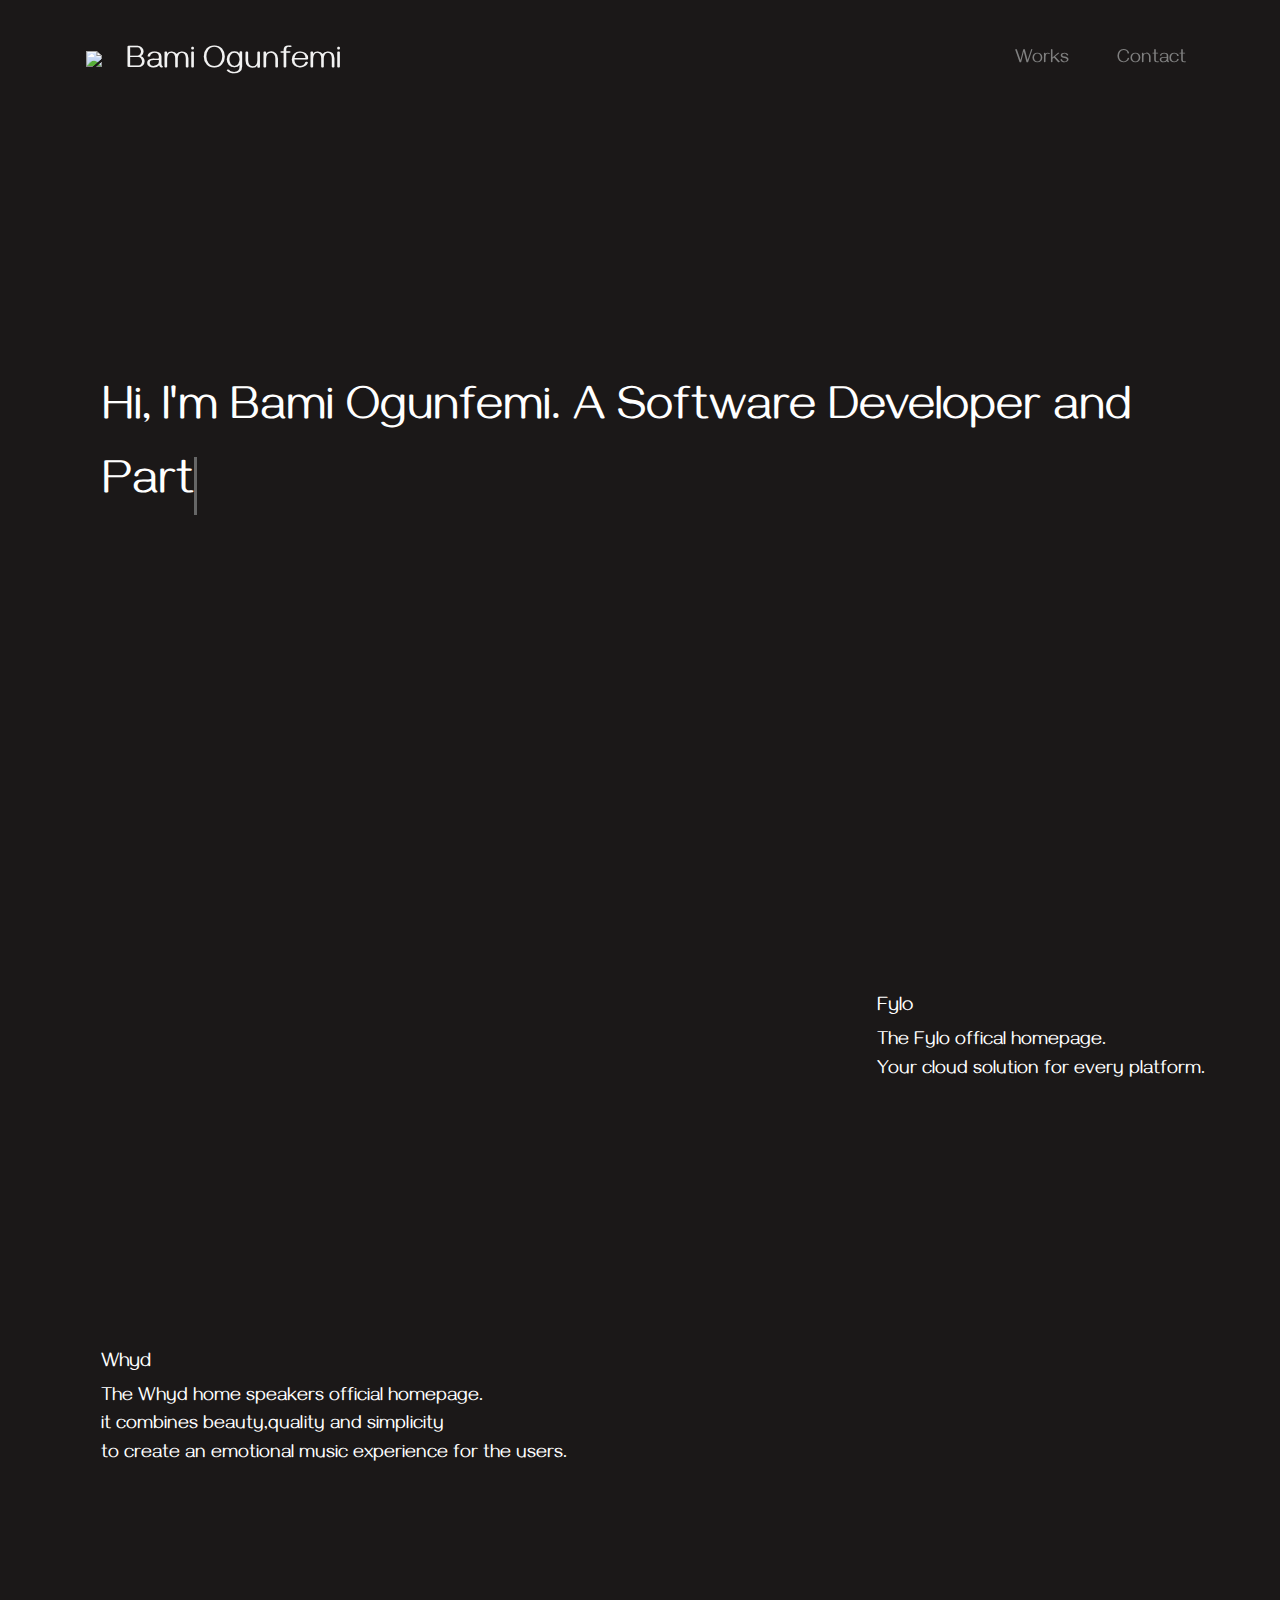
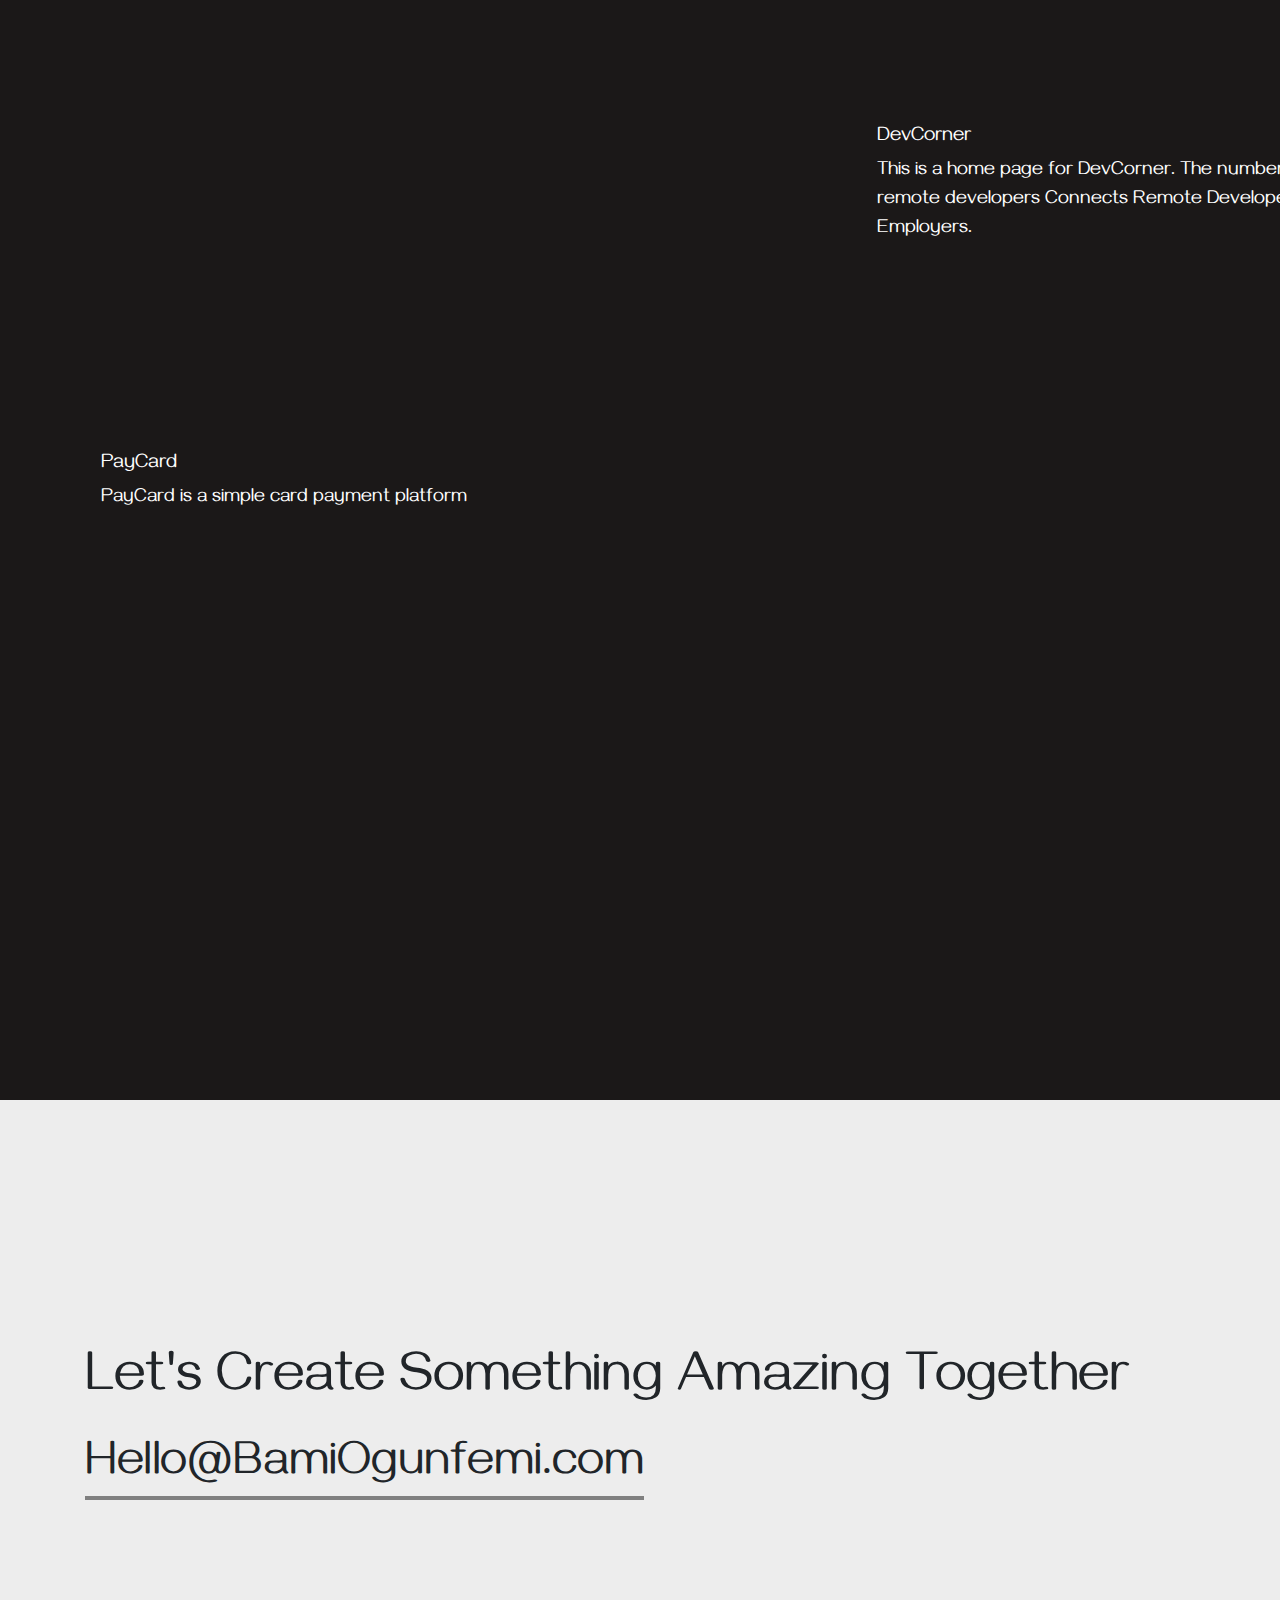
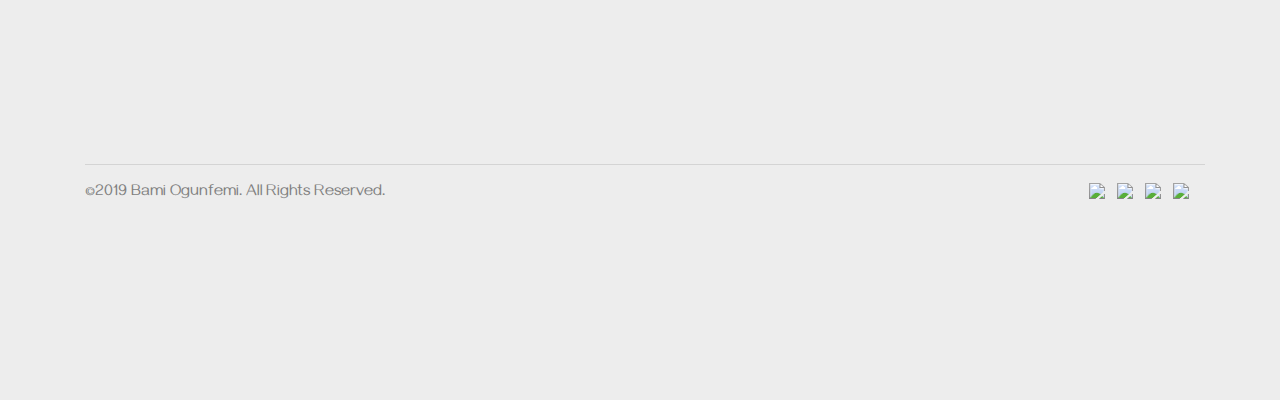
==== index.html @ f9464b88 "portfolio" ====
<!DOCTYPE html>
<html lang="en">
<head>
    <meta charset="UTF-8">
    <meta author ='Bami Ogunfemi'>
    <meta name="viewport" content="width=device-width, initial-scale=1.0">
    <meta http-equiv="X-UA-Compatible" content="ie=edge">
    <link rel="stylesheet" href='/css/style.css'>
    <link rel="stylesheet" href="/css/background.css">
    <script src='/js/app.js'></script>
    <link rel="shortcut icon" type="image/png" href="https://img.icons8.com/office/32/000000/user-female-skin-type-6.png"/>
<link rel="shortcut icon" type="image/png" href="https://img.icons8.com/office/32/000000/user-female-skin-type-6.png"/>
    <link rel="stylesheet" href="https://stackpath.bootstrapcdn.com/bootstrap/4.3.1/css/bootstrap.min.css" integrity="sha384-ggOyR0iXCbMQv3Xipma34MD+dH/1fQ784/j6cY/iJTQUOhcWr7x9JvoRxT2MZw1T" crossorigin="anonymous">
    <link href="https://fonts.googleapis.com/css?family=Poppins&display=swap" rel="stylesheet">
    <link rel="stylesheet" href="https://cdnjs.cloudflare.com/ajax/libs/animate.css/3.7.2/animate.min.css">
    <link href="http://maxcdn.bootstrapcdn.com/font-awesome/4.1.0/css/font-awesome.min.css" rel="stylesheet" type="text/css">
   
    


    <title>Bami Ogunfemi</title>
</head>
<body>
    

<div class="container-fluid area" >
    <div class="container">
        <header>
       <nav class="container navbar navbar-expand-md fixed-top" id='navbar'>
        <a class="navbar-brand" href="#welcome-section" id='logo'><img src="https://img.icons8.com/office/32/000000/user-female-skin-type-6.png"> &nbsp Bami Ogunfemi</a>
            <ul class="navbar-nav ml-auto">
                <li class="nav-item"> 
                    <a class="nav-link" href="#projects">Works</a>
                </li>
                <li class="nav-item">
                    <a class="nav-link" href="#contact">Contact</a>
                </li>
            </ul>
        </div>
    </nav>
    
                       
                </header>
                    
                                
            <ul class="circles">
           
                    <li class='li'></li>
                    <li  class='li'></li>
                    <li  class='li'></li>
                    <li  class='li'></li>
                    <li  class='li'></li>
                    <li  class='li'></li>
                    <li  class='li'></li>
                    <li  class='li'></li>
                    <li  class='li'></li>
                    <li  class='li'></li>
            </ul>


         <div class='container content text-white' id='welcome-section'>                  
                    <h1><span>Hi, I'm Bami Ogunfemi. A Software Developer and </span><br></h1>
                        <span
                           class="txt-rotate"
                           data-period="2000"
                           data-rotate='[ "Part-time Nerd.","Singer with a Terrible Voice", "Aspiring Blogger.", "Dancer with Horrible Steps.", "Lover of Food", "I was not made for stress" ]'></span>
                    </div>
                      
                        

            
                   
                      
</div>

 </div> 
    

         
           <div class='works' id='projects'>
        <div class="container">
        <div class="row ">    
                <div class="col first-card" >
                    <div class="card border-0">
                        <div class="card-image">
                            <div class="embed-responsive embed-responsive-16by9">
       <video autoplay loop muted class='rounded-video'>
                <source src="https://res.cloudinary.com/bamiogunfemi/video/upload/v1567772134/NewRecording_1_zpcjm5.mp4">
            </video>
            <br><a class='text-white show' href='https://fylo-landingpage.netify.com'><h5>Fylo</h5></a>
        </div>
                        
                        
                    </div>
                </div>
                </div>
             <div class="col text-white card-text hide">
                      
                        <a class='text-white hide' href='https://fylo-landingpage.netlify.com/'><h5>Fylo</h5></a>
                            <p class='hide'> The Fylo offical homepage.
                               <br> Your cloud solution
                                     for every platform.</p>
                                   


                </div>
        </div> 
         <div class="row">
                        <div class="col text-white card-text-2 hide"> 
                                <a class='text-white' href='https://github.com/bamiogunfemi/whyd-mockup'><h5 >Whyd</h5></a>
                                    <p class='hide'>The Whyd home speakers official homepage.
                                       <br>it combines beauty,quality and simplicity
                                            <br>  to create an emotional music experience for the users.</p>
                                   </div>        
                        <div class="col second-card">
                    <div class="card border-0">
                        <div class="card-image">
                                <div class="embed-responsive embed-responsive-16by9">
         <video autoplay loop  muted class='rounded-video'>
                <source src="https://res.cloudinary.com/bamiogunfemi/video/upload/v1567770178/NewRecording_jryylr.mp4">
                </video> 
        </div>
                            
                    </div>
                </div>
                <a class='text-white show' href='https://github.com/bamiogunfemi/whyd-mockup'><h5 >Whyd</h5></a>
        </div>
    </div> 

       <div class="row">    
                <div class="col first-card corner" >
                    <div class="card border-0">
                        <div class="card-image">
                            <div class="embed-responsive embed-responsive-16by9">
       <video autoplay loop  muted class='rounded-video'>
            <source src="https://res.cloudinary.com/bamiogunfemi/video/upload/v1567780215/NewRecording_2_hjvbkl.mp4">
            </video> 
            
        </div>
                        
                        
                    </div>
                </div>
                <a class='text-white show' href='https://silly-heyrovsky-909067.netlify.com/'><h5>DevCorner</h5></a>
                </div>
                <div class="col-md-6 text-white card-text hide ">
                        <a class='text-white' href='https://silly-heyrovsky-909067.netlify.com/'><h5>DevCorner</h5></a>
                        <p>This is a home page for DevCorner. 
                           The number one site for remote developers
                                Connects Remote Developers to Employers.</p>
                       </div>  


                </div>
                


                <div class="row ">
                        <div class="col text-white card-text-2  hide" >
                      
                                <a class='text-white  ' href='https://github.com/bamiogunfemi/PayCard'><h5>PayCard</h5></a>
                                    <p>PayCard is a simple card payment platform</p>
                                   </div>        
                        <div class="col second-card paycard">
                    <div class="card border-0">
                        <div class="card-image">
                                <div class="embed-responsive embed-responsive-16by9">
         <video autoplay loop  muted class='rounded-video'>
                <source  src="https://res.cloudinary.com/bamiogunfemi/video/upload/v1567874005/NewRecording_4_cxp3jf.mp4">
                </video> 
                            
                    </div>
                </div>
        </div>
        <a class='text-white show' href='https://github.com/bamiogunfemi/PayCard'><h5>PayCard</h5></a>
    </div>
    </div>
          
           
        </div>
        </div>
   
         <Footer>
           
        </div>
        </div>
        <div class="container-fluid">
        <div class="container" id='contact'>
                <div id='lets'>
                    <p>Let's Create Something Amazing Together 
                     <a style="text-decoration:none; color:#212529;" href="mailto:ayobamiarafat09@gmail.com?subject=Hi%20Bami&amp;body=Hi">
                                    <span id='hello'>Hello&#64;BamiOgunfemi.com</span></a> 
                    </p>
                </div>
               <div>
                   <hr>
               </div>
               <div id="copyright">
                  <p class='flex-item-1'>  &copy;2019 Bami Ogunfemi. All Rights Reserved.</p>
                  <ul class=" ml-auto ">
                      <li>
                          <a href="https://twitter.com/bami_js">
                                <img src="https://img.icons8.com/small/30/000000/twitter.png">
                          </a>
                      </li>
                      <li>
                            <a id='profile-link' href="https://github.com/bamiogunfemi">
                                    <img src="https://img.icons8.com/ios-glyphs/30/000000/github.png">
                            </a>
                        </li>
                        <li>
                                <a href="https://medium.com/@ayobamiarafat09">
                                        <img src="https://img.icons8.com/ios-glyphs/30/000000/medium-monogram.png">
                                </a>
                            </li>
                            <li>
                                    <a href="https://www.linkedin.com/in/arafah-ogunfemi-b9017b174/">
                                            <img src="https://img.icons8.com/ios-glyphs/30/000000/linkedin.png">
                                </li>
                  </ul>
               </div>  
        </div>
        </div>
    
                
</footer>
        
    </body>
            
       

</html>
---- css/style.css ----
/* header */
@import url('https://fonts.googleapis.com/css?family=Gayathri&display=swap');
html,body,nav {
  font-family: 'Gayathri', sans-serif;
  font-size: 16px;
  
}

html{
  background:#1B1818;
  height: 100%;
  cursor: url(https://res.cloudinary.com/bamiogunfemi/image/upload/v1567765154/circle-cropped_gohvpj.png);
  color: white;
}

/* nav */
nav{

  position: fixed; 
  top: 4rem;
  width: 100%;
}


span{
  font-size:3rem;;
}
#logo{
  color: #f2f2f2;
  font-size: 200%;
  padding-top: 2rem;
}

.navbar-brand:hover {
  -webkit-animation:jello 1s;
    animation: jello 1s;
    margin-left: 2rem;
}
.navbar-brand{
font-size: 3rem;

}
.nav-link{
  color: gray;
  font-size: 1.2rem;
margin-top: 1.2rem;
  

}
.nav-link:first-child{
  margin-left: 2rem;
}
.nav-link:hover{
  color: #f2f2f2;
}
/* 
welcome-section */
div.content{
  padding-top: 24rem;
  padding-left: 2rem;
  border: none;
  background:#1B1818;
  font-family: 'Gayathri', sans-serif;
}

#scroll{
 padding-top: 15rem;
 color: gray;
 
  
}
/* projects */
.works{
  background:#1B1818;
  height: 200vh;
  width: 100%;
  padding:0;
  margin: 0;
}
a{
  text-decoration: none;
  
}
first.card{
  background:#1B1818;
  color: #f2f2f2;
  width:70%;
  height: 100%;
  border:none;
  overflow: hidden;
 

}
.show{
  display: none;
}
.row{
  padding: 1rem;
  font-size:1.2rem;
}
.row:hover{
  -webkit-animation:pulse 1s;
  animation: pulse 1s;
}
.card-text{
  display: block;
  left:20%;
  font-family: 'Gayathri', sans-serif;
  padding: 5rem;
  
}
.card-text-2{
  display: block;
  padding-top: 4rem;
  font-family: 'Gayathri', sans-serif;
  padding: 5rem;

  
}
.none {
  margin: 0;
  padding:0;
}
.card-text-3{
 
 display: block;
 margin-right: 10px;
 padding:0;
 font-family: 'Gayathri', sans-serif;
}

.card-image{
  background:#1B1818;
}
.rounded-video{
border-radius:30%;
width:20rem;
  height: 10rem;
}
.second-card{
  position: absolute;
  left: 30%;
  transform:translateX(-50%);
  margin-bottom: 3rem;
}
#contact{
  height:100vh;
  width: 100%;
  font-size: 3.5rem;
  background-color:#EDEDED;
  overflow: hidden;


}
#lets{
  padding-top: 15rem;
}
#hello{
  border-bottom: 4px solid grey;
  width:36rem;
  
}
#hello a{
  text-decoration: none;
  color: black;
}
#hello:hover{
  border-bottom: 4px solid black;
}
hr{
  padding-top: 10rem;
  color:
}
/* footer */
footer{
  background-color:#EDEDED;
  font-family: 'Gayathri', sans-serif;
}

div>hr{
  margin-top: 16rem;
  width: 70rem;
}
#copyright{
  margin-top:-10rem;
  font-size: 1rem;
  color: gray;
  display:flex;

  }
 
ul {
  list-style-type: none;
  margin: 0;
  padding: 0;
  overflow: hidden;
  display: inline-flex

 
 
}


li a {
  padding: 6px;
  text-decoration:none;
}


/* Responsiveness */
/* Nav */
@media screen and (max-width: 600px) {
nav{
  
  overflow: hidden;
  font-size:0.5rem;
  display: inline;
}
.area{
margin-left: -3rem;
}
.nav-link{
  margin-right: 5rem;
  font-size:0.7rem;
}
/* welcome-section */

/* projects */
#projects{
  bottom:2rem;
}
span{
  font-size: 1rem;
}
div.content{
padding-top:20rem;
}
.card-text{
 top:2rem;
}
.first-card{
top: 5rem;

}
.show{
  display: block;
}
.card-text-2{
  top:-6rem;
}
.second-card{
  top:4rem;
 left:10rem;
}
h5{
  padding-top: 1rem;
  text-align: center;
}
.corner{
 top:1rem;
}
.paycard{
  width:150%;
}
.works{

  height: 180vh;
}
#lets{
  font-size: 2rem;
}
div>hr{
  margin-top: 8rem;
  width: 70rem;
}
#copyright{
  margin-top:-10rem;
  font-size: 0.6rem;
  color: gray;
  display:block;


  }
  .flex-item-1{
    text-align:center;
  }
  .ml-auto{
    padding-left: 4rem;
  }
  #contact{
   height: 100vh;
  }
  .hide{
    display: none;
  }
 
}
---- css/background.css ----
*{
    margin: 0px;
    padding: 0px;
}



.area{
    background:#1B1818;  
    background: -webkit-linear-gradient(to left, #8f94fb, #4e54c8);  
    width: 100%;
    height:100vh;
    
   
}

.circles{
    position: absolute;
    top: 0;
    left: 0;
    width: 100%;
    height: 100%;
    overflow: hidden;
}

.circles li{
    position: absolute;
    display: block;
    list-style: none;
    width: 20px;
    height: 20px;
    background: rgba(255, 255, 255, 0.2);
    animation: animate 25s linear infinite;
    bottom: -150px;
    
}

.circles li:nth-child(1){
    left: 25%;
    width: 80px;
    height: 80px;
    animation-delay: 0s;
}


.circles li:nth-child(2){
    left: 10%;
    width: 20px;
    height: 20px;
    animation-delay: 2s;
    animation-duration: 12s;
}

.circles li:nth-child(3){
    left: 70%;
    width: 20px;
    height: 20px;
    animation-delay: 4s;
}

.circles li:nth-child(4){
    left: 40%;
    width: 60px;
    height: 60px;
    animation-delay: 0s;
    animation-duration: 18s;
}

.circles li:nth-child(5){
    left: 65%;
    width: 20px;
    height: 20px;
    animation-delay: 0s;
}

.circles li:nth-child(6){
    left: 75%;
    width: 110px;
    height: 110px;
    animation-delay: 3s;
}

.circles li:nth-child(7){
    left: 35%;
    width: 150px;
    height: 150px;
    animation-delay: 7s;
}

.circles li:nth-child(8){
    left: 50%;
    width: 25px;
    height: 25px;
    animation-delay: 15s;
    animation-duration: 45s;
}

.circles li:nth-child(9){
    left: 20%;
    width: 15px;
    height: 15px;
    animation-delay: 2s;
    animation-duration: 35s;
}

.circles li:nth-child(10){
    left: 85%;
    width: 150px;
    height: 150px;
    animation-delay: 0s;
    animation-duration: 11s;
}



@keyframes animate {

    0%{
        transform: translateY(0) rotate(0deg);
        opacity: 1;
        border-radius: 0;
    }

    100%{
        transform: translateY(-1000px) rotate(720deg);
        opacity: 0;
        border-radius: 50%;
    }

}
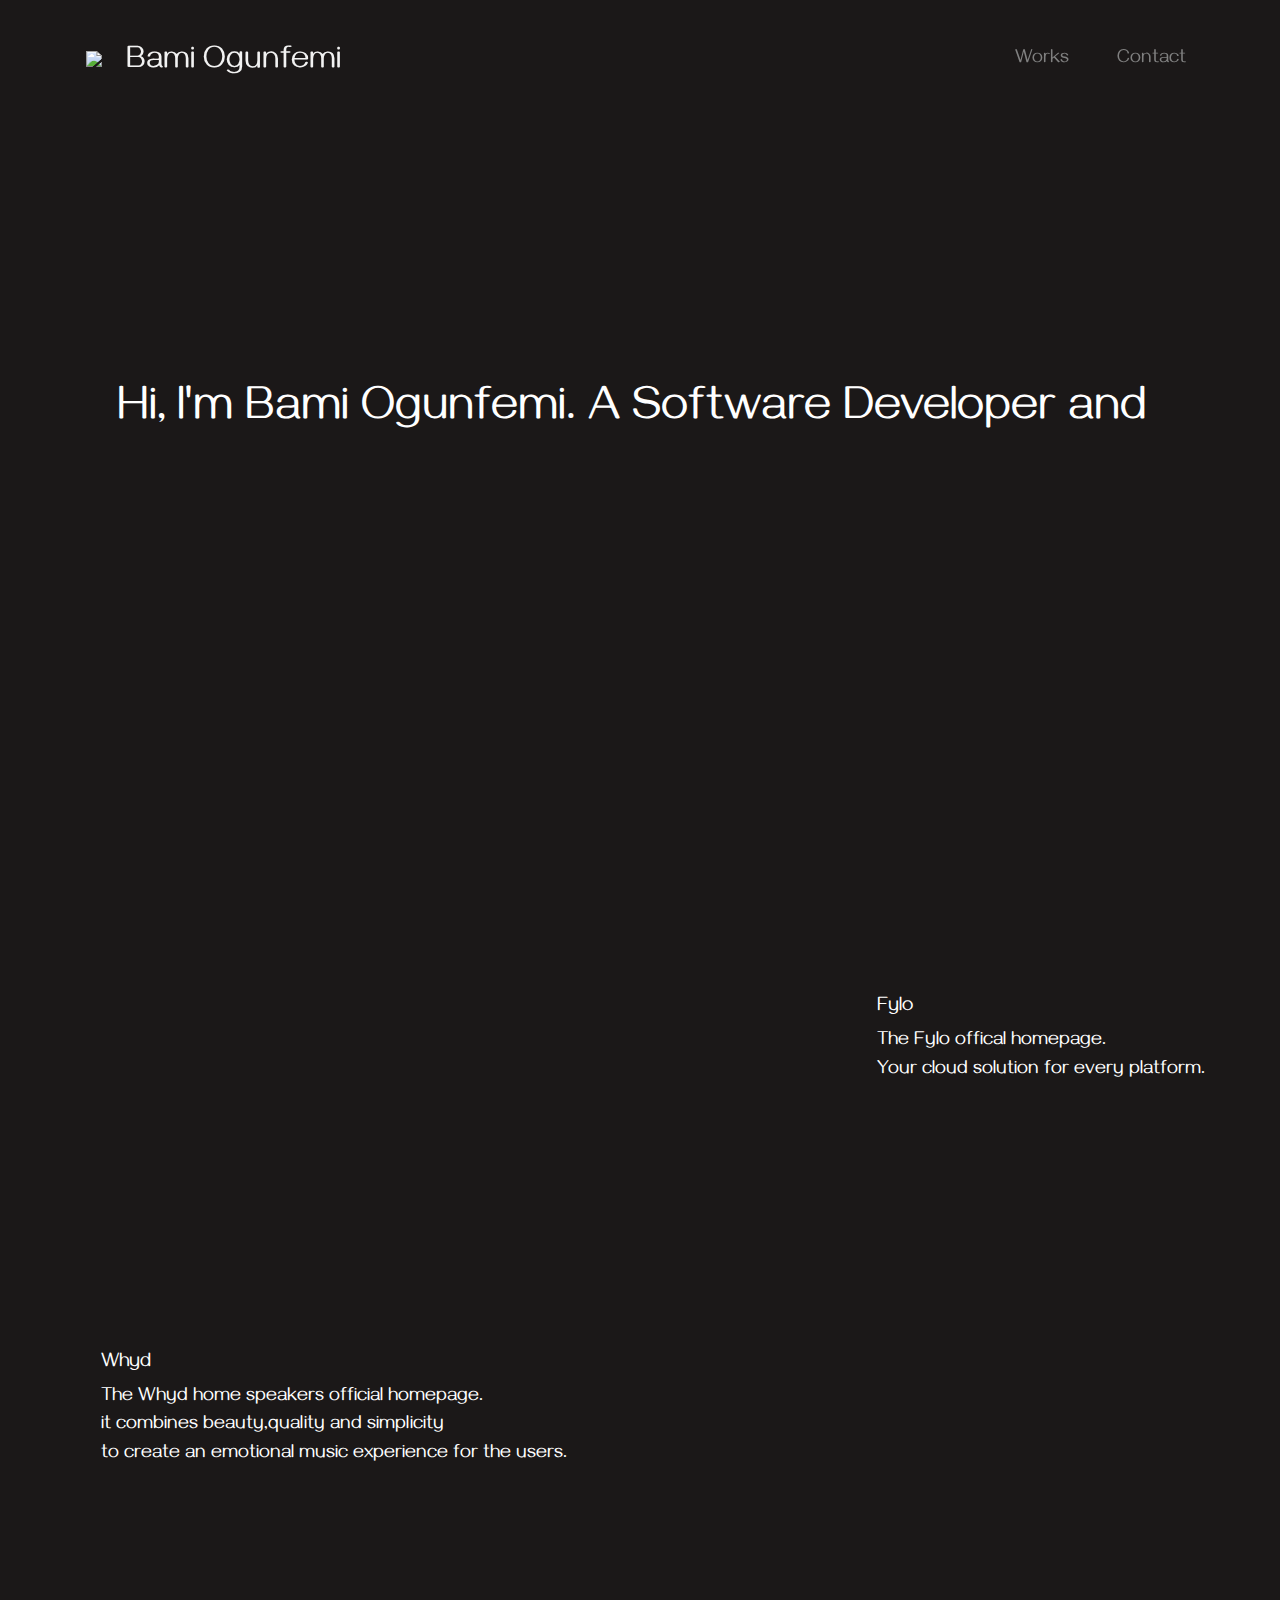
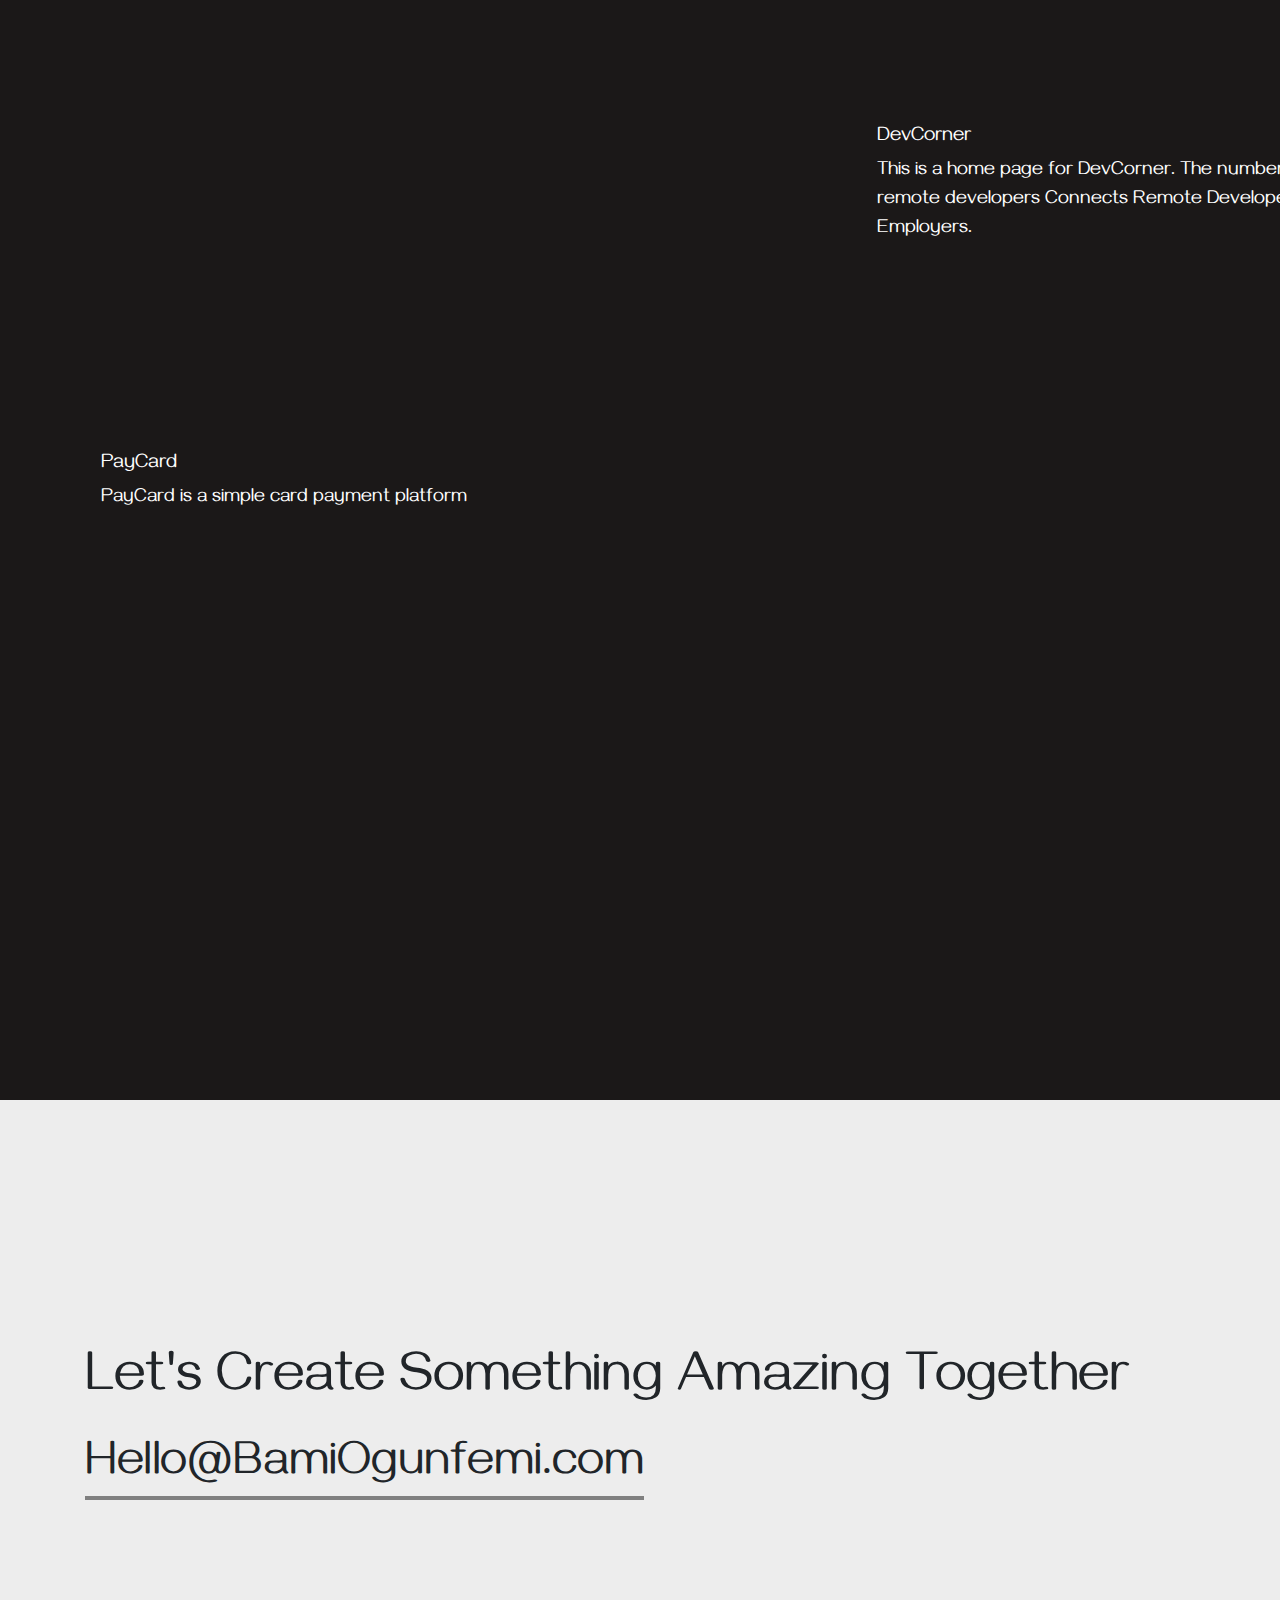
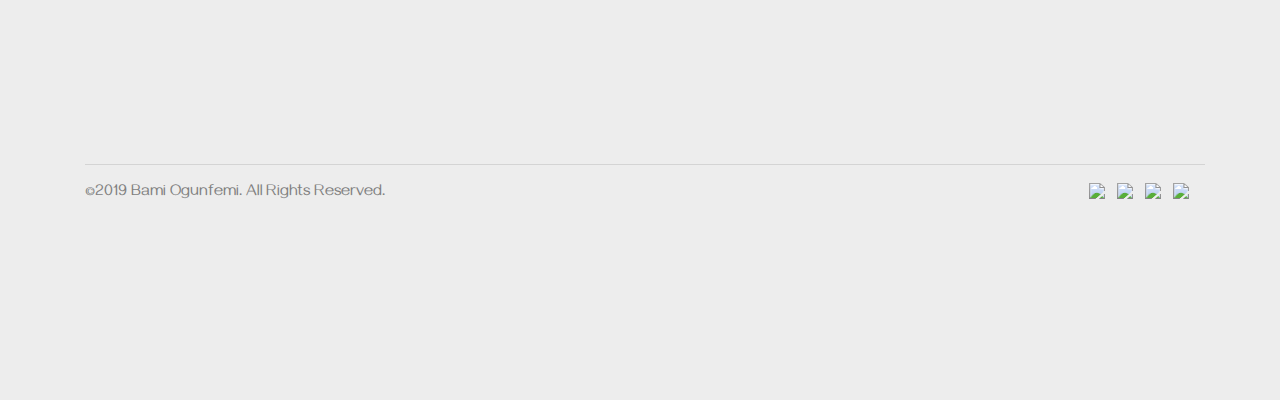
==== commit 515e8ad2: "Made Navbar change color on scroll" ====
--- a/index.html
+++ b/index.html
@@ -5,15 +5,13 @@
     <meta author ='Bami Ogunfemi'>
     <meta name="viewport" content="width=device-width, initial-scale=1.0">
     <meta http-equiv="X-UA-Compatible" content="ie=edge">
-    <link rel="stylesheet" href='/css/style.css'>
-    <link rel="stylesheet" href="/css/background.css">
-    <script src='/js/app.js'></script>
     <link rel="shortcut icon" type="image/png" href="https://img.icons8.com/office/32/000000/user-female-skin-type-6.png"/>
-<link rel="shortcut icon" type="image/png" href="https://img.icons8.com/office/32/000000/user-female-skin-type-6.png"/>
+    <link rel="shortcut icon" type="image/png" href="https://img.icons8.com/office/32/000000/user-female-skin-type-6.png"/>
+    <link rel="stylesheet" href="https://cdnjs.cloudflare.com/ajax/libs/animate.css/3.7.2/animate.min.css">
+    <link rel="stylesheet" href='css/style.css'>
+    <link rel="stylesheet" href="css/background.css">
     <link rel="stylesheet" href="https://stackpath.bootstrapcdn.com/bootstrap/4.3.1/css/bootstrap.min.css" integrity="sha384-ggOyR0iXCbMQv3Xipma34MD+dH/1fQ784/j6cY/iJTQUOhcWr7x9JvoRxT2MZw1T" crossorigin="anonymous">
-    <link href="https://fonts.googleapis.com/css?family=Poppins&display=swap" rel="stylesheet">
-    <link rel="stylesheet" href="https://cdnjs.cloudflare.com/ajax/libs/animate.css/3.7.2/animate.min.css">
-    <link href="http://maxcdn.bootstrapcdn.com/font-awesome/4.1.0/css/font-awesome.min.css" rel="stylesheet" type="text/css">
+
    
     
 
@@ -27,13 +25,17 @@
     <div class="container">
         <header>
        <nav class="container navbar navbar-expand-md fixed-top" id='navbar'>
-        <a class="navbar-brand" href="#welcome-section" id='logo'><img src="https://img.icons8.com/office/32/000000/user-female-skin-type-6.png"> &nbsp Bami Ogunfemi</a>
+        <a class="navbar-brand scrolled" href="#welcome-section" id='logo'><img src="https://img.icons8.com/office/32/000000/user-female-skin-type-6.png"> &nbsp Bami Ogunfemi</a>
+        <button class="navbar-toggler ml-auto custom-toggler" type="button" data-toggle="collapse" data-target="#navbarSupportedContent" aria-controls="navbarSupportedContent " aria-expanded="false" aria-label="Toggle navigation">
+            <span class="navbar-toggler-icon"></span>
+          </button>
+          <div class="collapse navbar-collapse" id="navbarSupportedContent">
             <ul class="navbar-nav ml-auto">
                 <li class="nav-item"> 
-                    <a class="nav-link" href="#projects">Works</a>
+                    <a class="nav-link scrolled" href="#projects">Works</a>
                 </li>
                 <li class="nav-item">
-                    <a class="nav-link" href="#contact">Contact</a>
+                    <a class="nav-link scrolled" href="#contact">Contact</a>
                 </li>
             </ul>
         </div>
@@ -44,7 +46,6 @@
                     
                                 
             <ul class="circles">
-           
                     <li class='li'></li>
                     <li  class='li'></li>
                     <li  class='li'></li>
@@ -63,7 +64,7 @@
                         <span
                            class="txt-rotate"
                            data-period="2000"
-                           data-rotate='[ "Part-time Nerd.","Singer with a Terrible Voice", "Aspiring Blogger.", "Dancer with Horrible Steps.", "Lover of Food", "I was not made for stress" ]'></span>
+                           data-rotate='[ "Part-time Nerd.","Singer with a Terrible Voice.", "Aspiring Blogger.", "Dancer with Horrible Steps.", "Lover of Food.", "I was not made for stress." ]'></span>
                     </div>
                       
                         
@@ -224,7 +225,10 @@
     
                 
 </footer>
-        
+<script src="https://code.jquery.com/jquery-3.3.1.slim.min.js" integrity="sha384-q8i/X+965DzO0rT7abK41JStQIAqVgRVzpbzo5smXKp4YfRvH+8abtTE1Pi6jizo" crossorigin="anonymous"></script>
+<script src="https://cdnjs.cloudflare.com/ajax/libs/popper.js/1.14.7/umd/popper.min.js" integrity="sha384-UO2eT0CpHqdSJQ6hJty5KVphtPhzWj9WO1clHTMGa3JDZwrnQq4sF86dIHNDz0W1" crossorigin="anonymous"></script>
+<script src="https://stackpath.bootstrapcdn.com/bootstrap/4.3.1/js/bootstrap.min.js" integrity="sha384-JjSmVgyd0p3pXB1rRibZUAYoIIy6OrQ6VrjIEaFf/nJGzIxFDsf4x0xIM+B07jRM" crossorigin="anonymous"></script>
+<script src='js/app.js'></script>
     </body>
             
        
--- a/css/style.css
+++ b/css/style.css
@@ -53,6 +53,17 @@
 .nav-link:hover{
   color: #f2f2f2;
 }
+.custom-toggler.navbar-toggler {
+  border-color:black ;
+}
+.custom-toggler .navbar-toggler-icon {
+background-image: url("data:image/svg+xml;charset=utf8,%3Csvg viewBox='0 0 32 32' xmlns='http://www.w3.org/2000/svg'%3E%3Cpath stroke='white' stroke-width='2' stroke-linecap='round' stroke-miterlimit='10' d='M4 8h24M4 16h24M4 24h24'/%3E%3C/svg%3E");
+}
+.custom-toggler .navbar-toggler-icon:active {
+  border-color: black
+  }
+  
+
 /* 
 welcome-section */
 div.content{
@@ -70,6 +81,14 @@
   
 }
 /* projects */
+.scrolled.nav-color{
+  color: #1B1818 !important;
+  
+}
+.scrolled.nav-color:hover{
+  color: gray !important;
+}
+
 .works{
   background:#1B1818;
   height: 200vh;
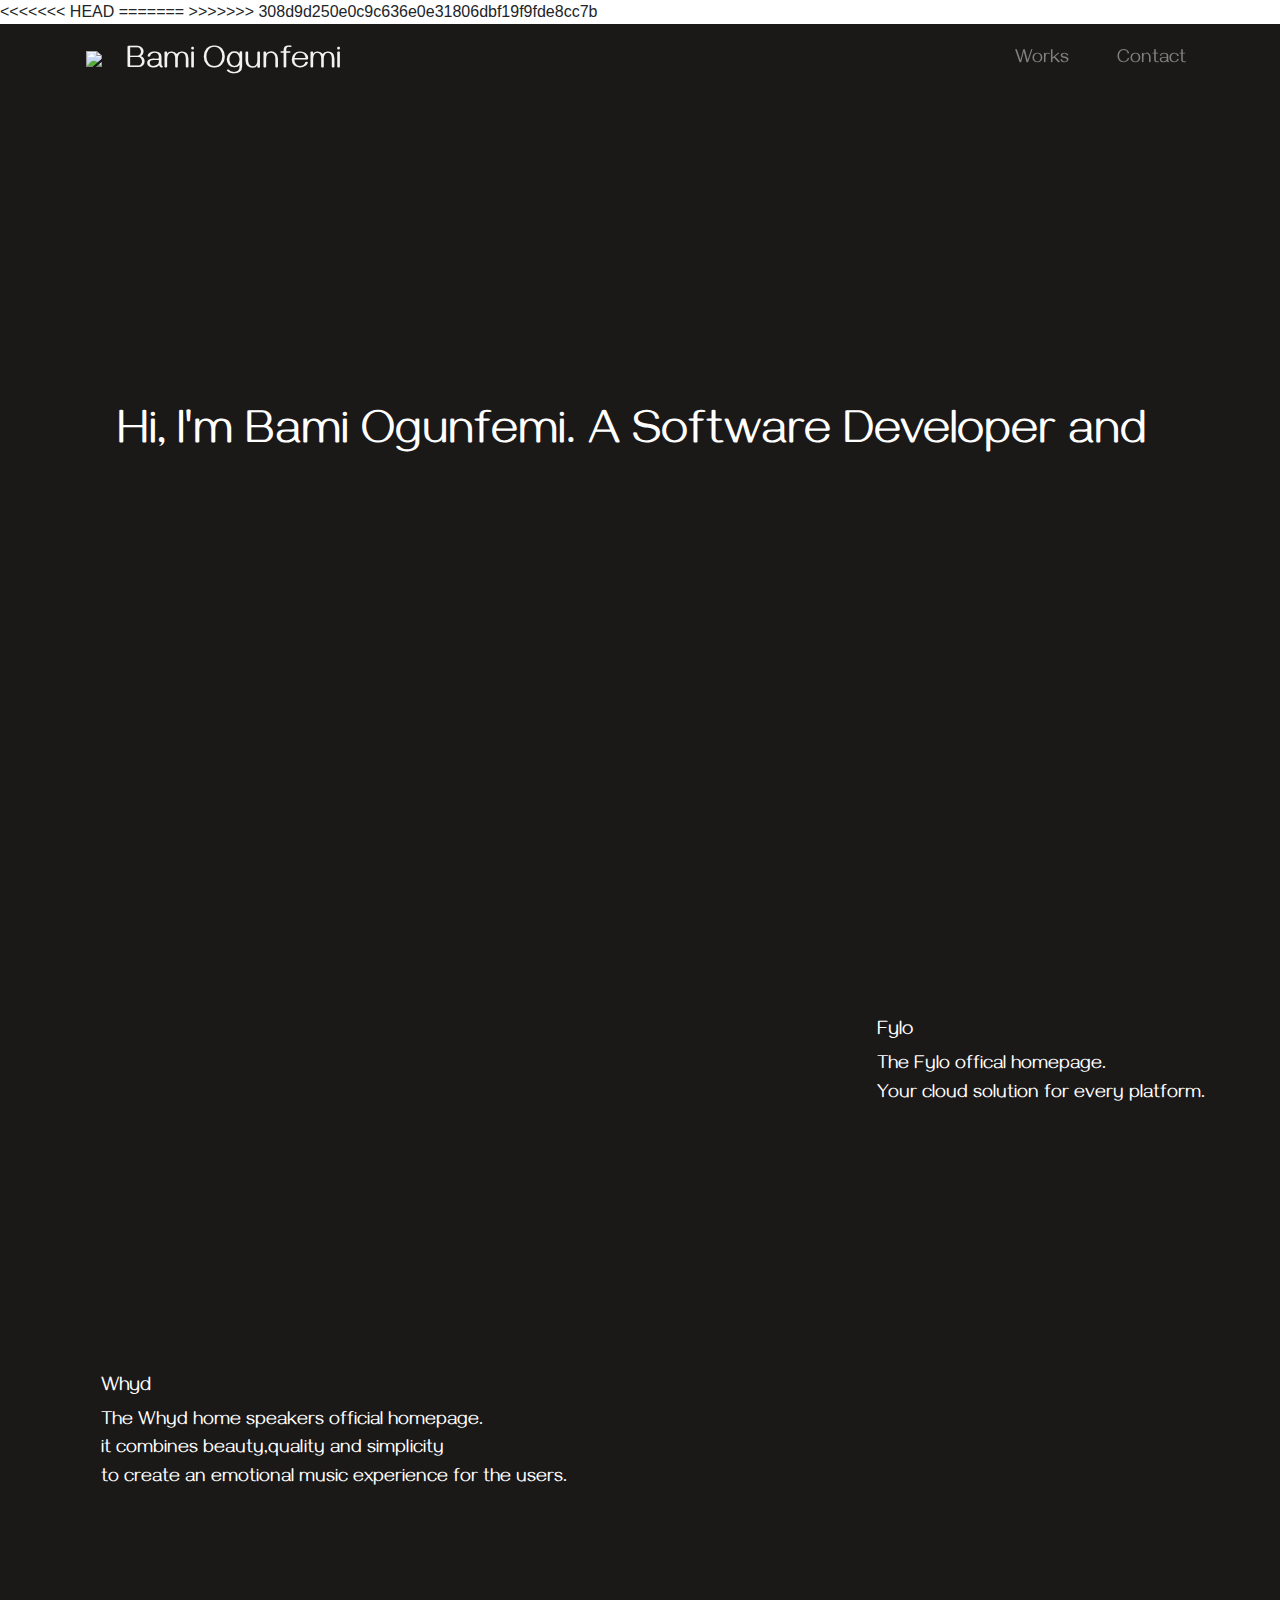
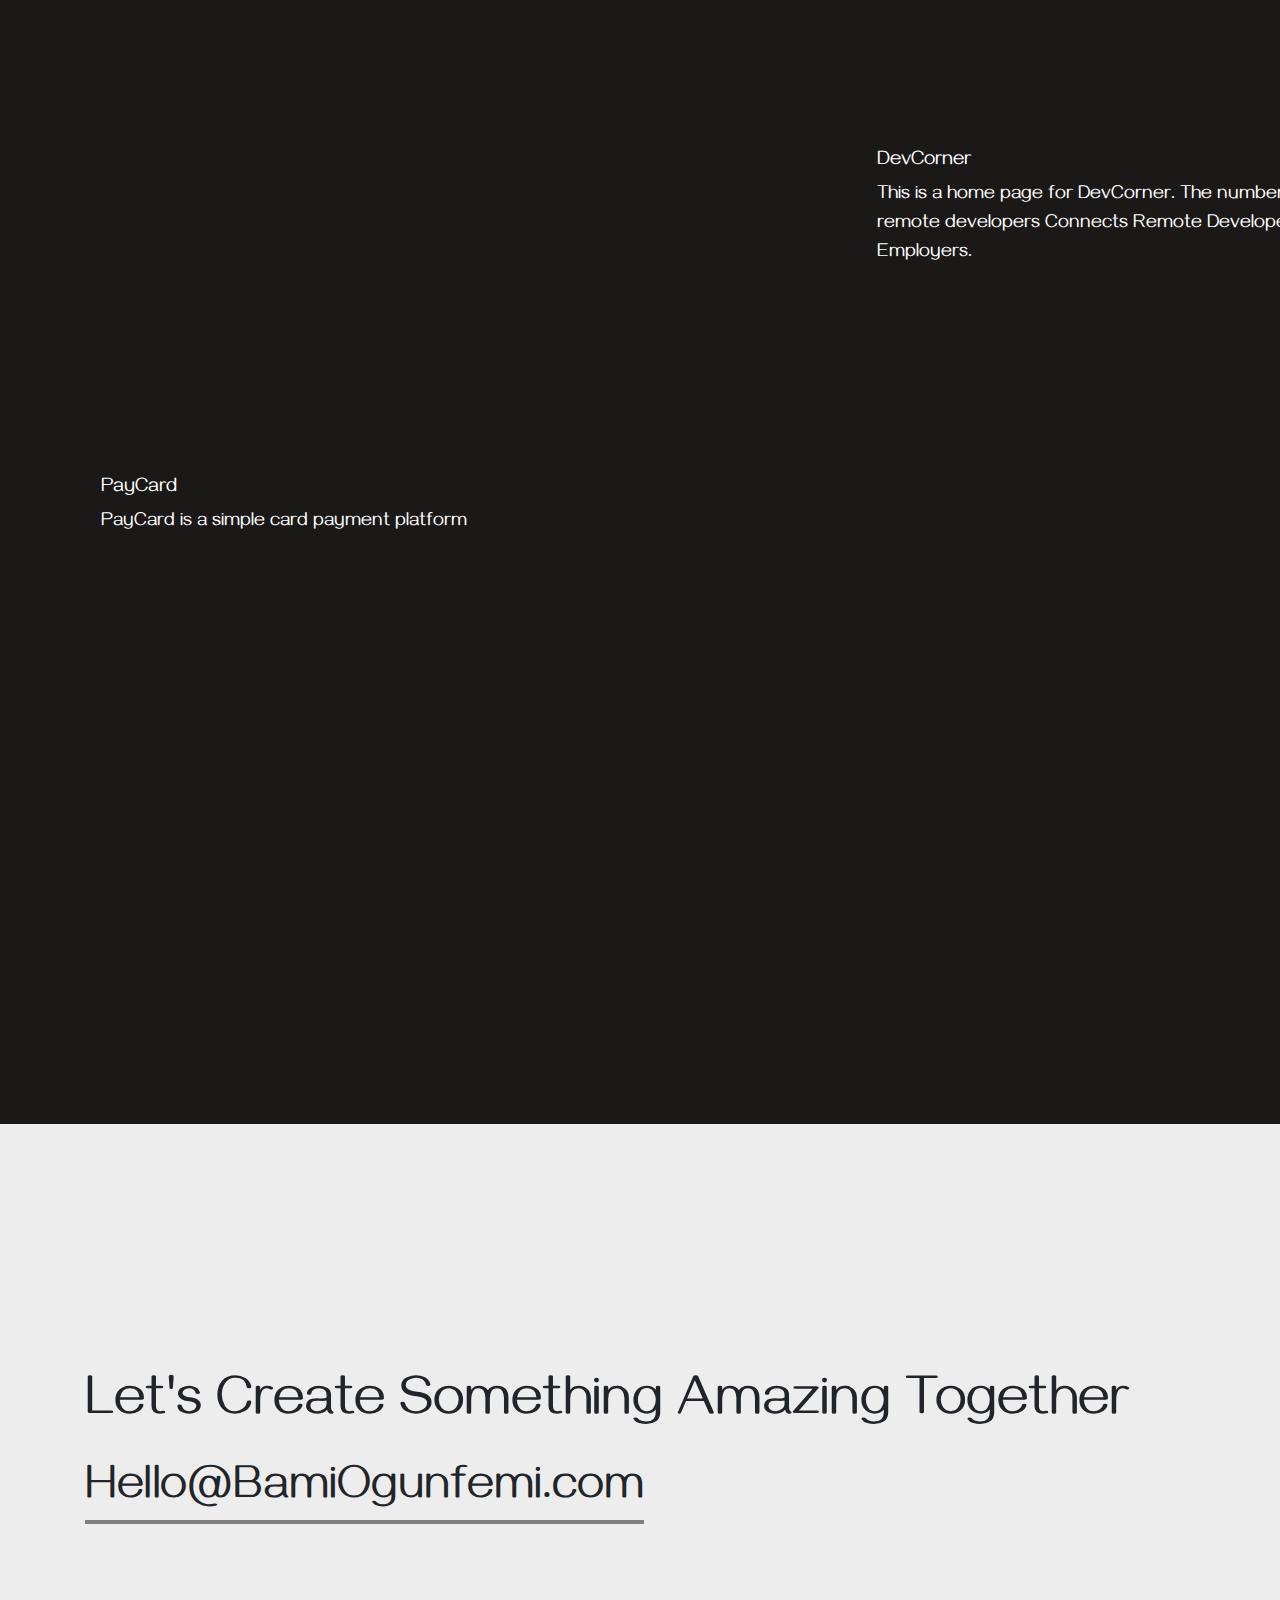
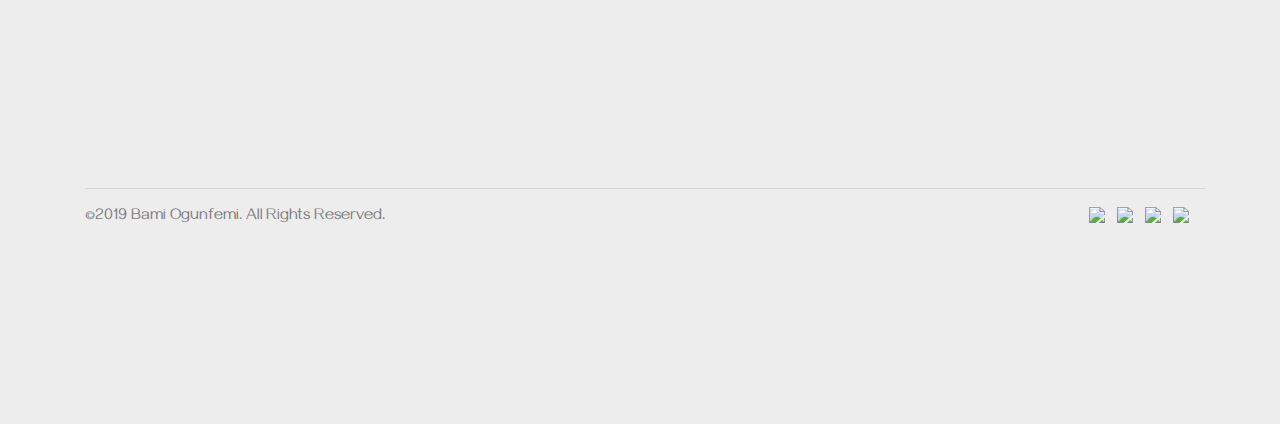
==== commit 52f9b513: "Merge branch 'master' of https://github.com/bamiogunfemi/Bami" ====
--- a/index.html
+++ b/index.html
@@ -5,6 +5,12 @@
     <meta author ='Bami Ogunfemi'>
     <meta name="viewport" content="width=device-width, initial-scale=1.0">
     <meta http-equiv="X-UA-Compatible" content="ie=edge">
+<<<<<<< HEAD
+=======
+    <link rel="stylesheet" href='css/style.css'>
+    <link rel="stylesheet" href="css/background.css">
+    <script src='js/app.js'></script>
+>>>>>>> 308d9d250e0c9c636e0e31806dbf19f9fde8cc7b
     <link rel="shortcut icon" type="image/png" href="https://img.icons8.com/office/32/000000/user-female-skin-type-6.png"/>
     <link rel="shortcut icon" type="image/png" href="https://img.icons8.com/office/32/000000/user-female-skin-type-6.png"/>
     <link rel="stylesheet" href="https://cdnjs.cloudflare.com/ajax/libs/animate.css/3.7.2/animate.min.css">
@@ -233,4 +239,4 @@
             
        
 
-</html>+</html>
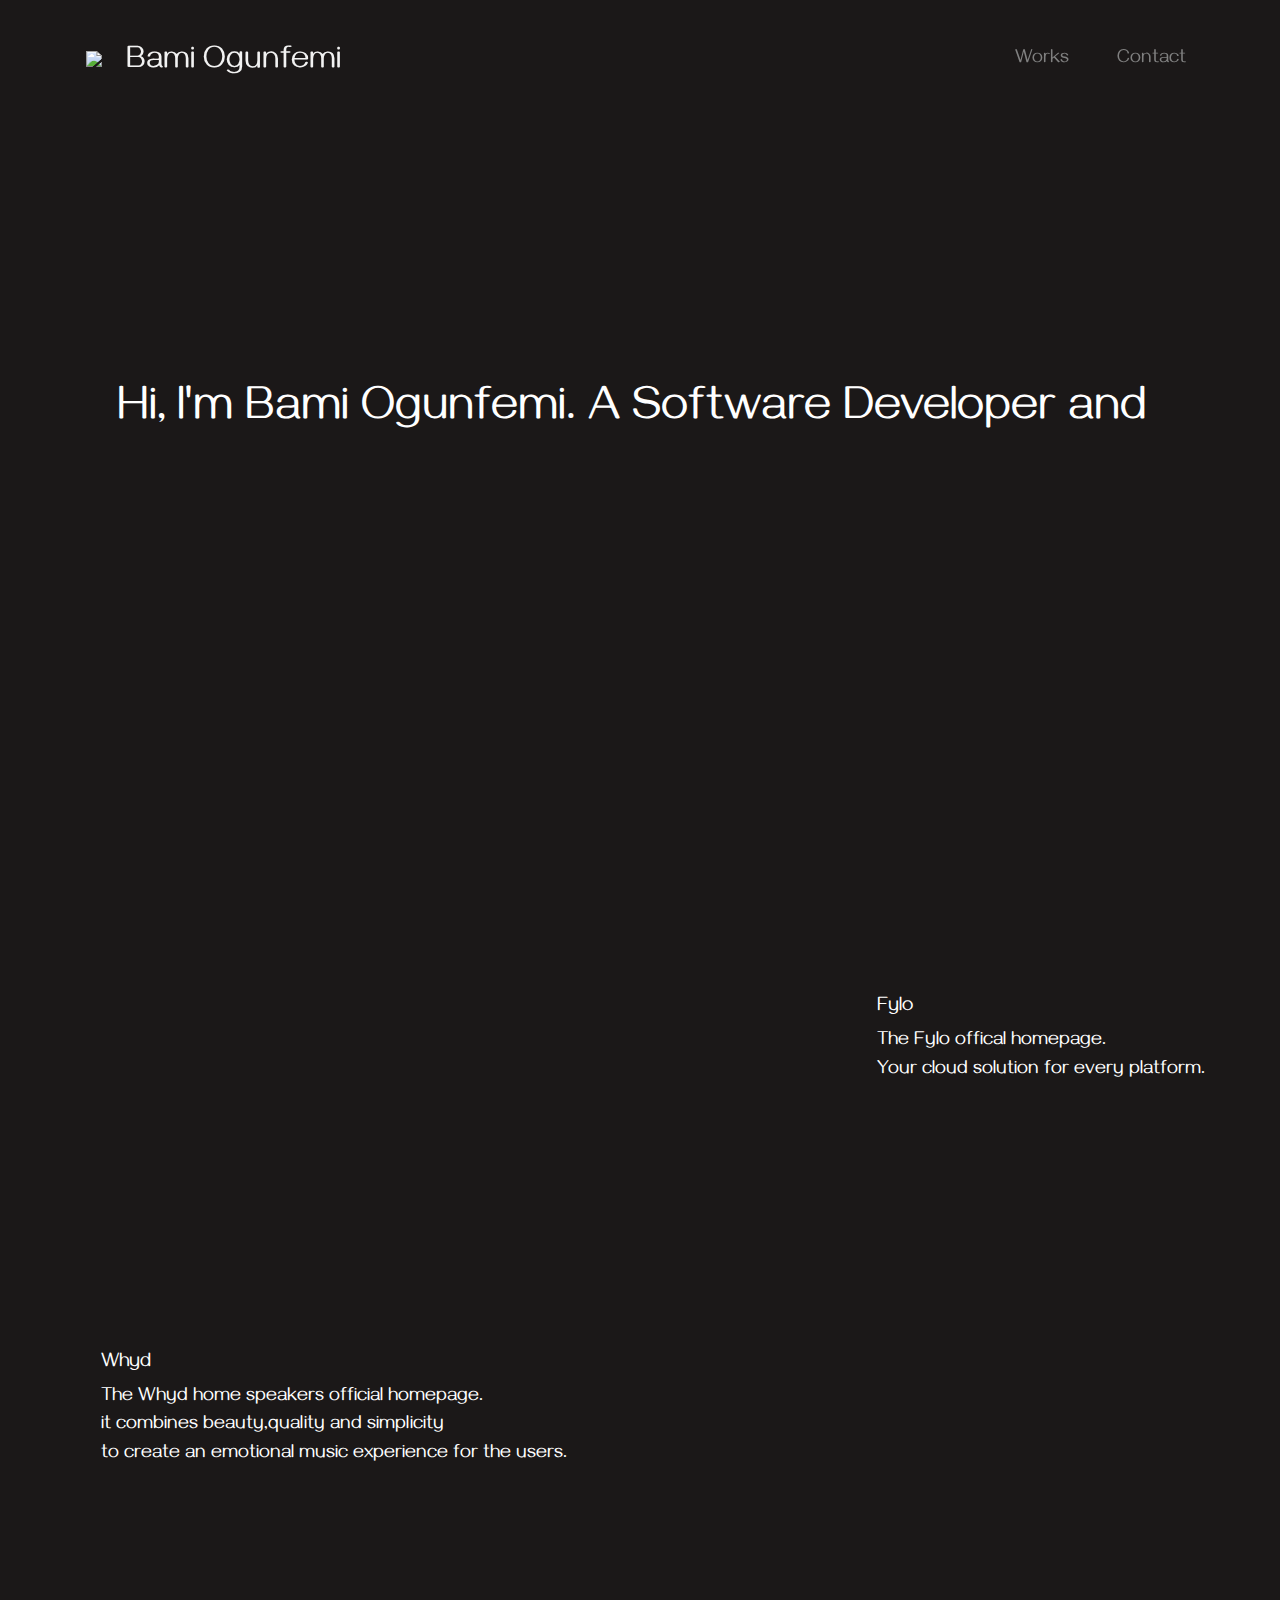
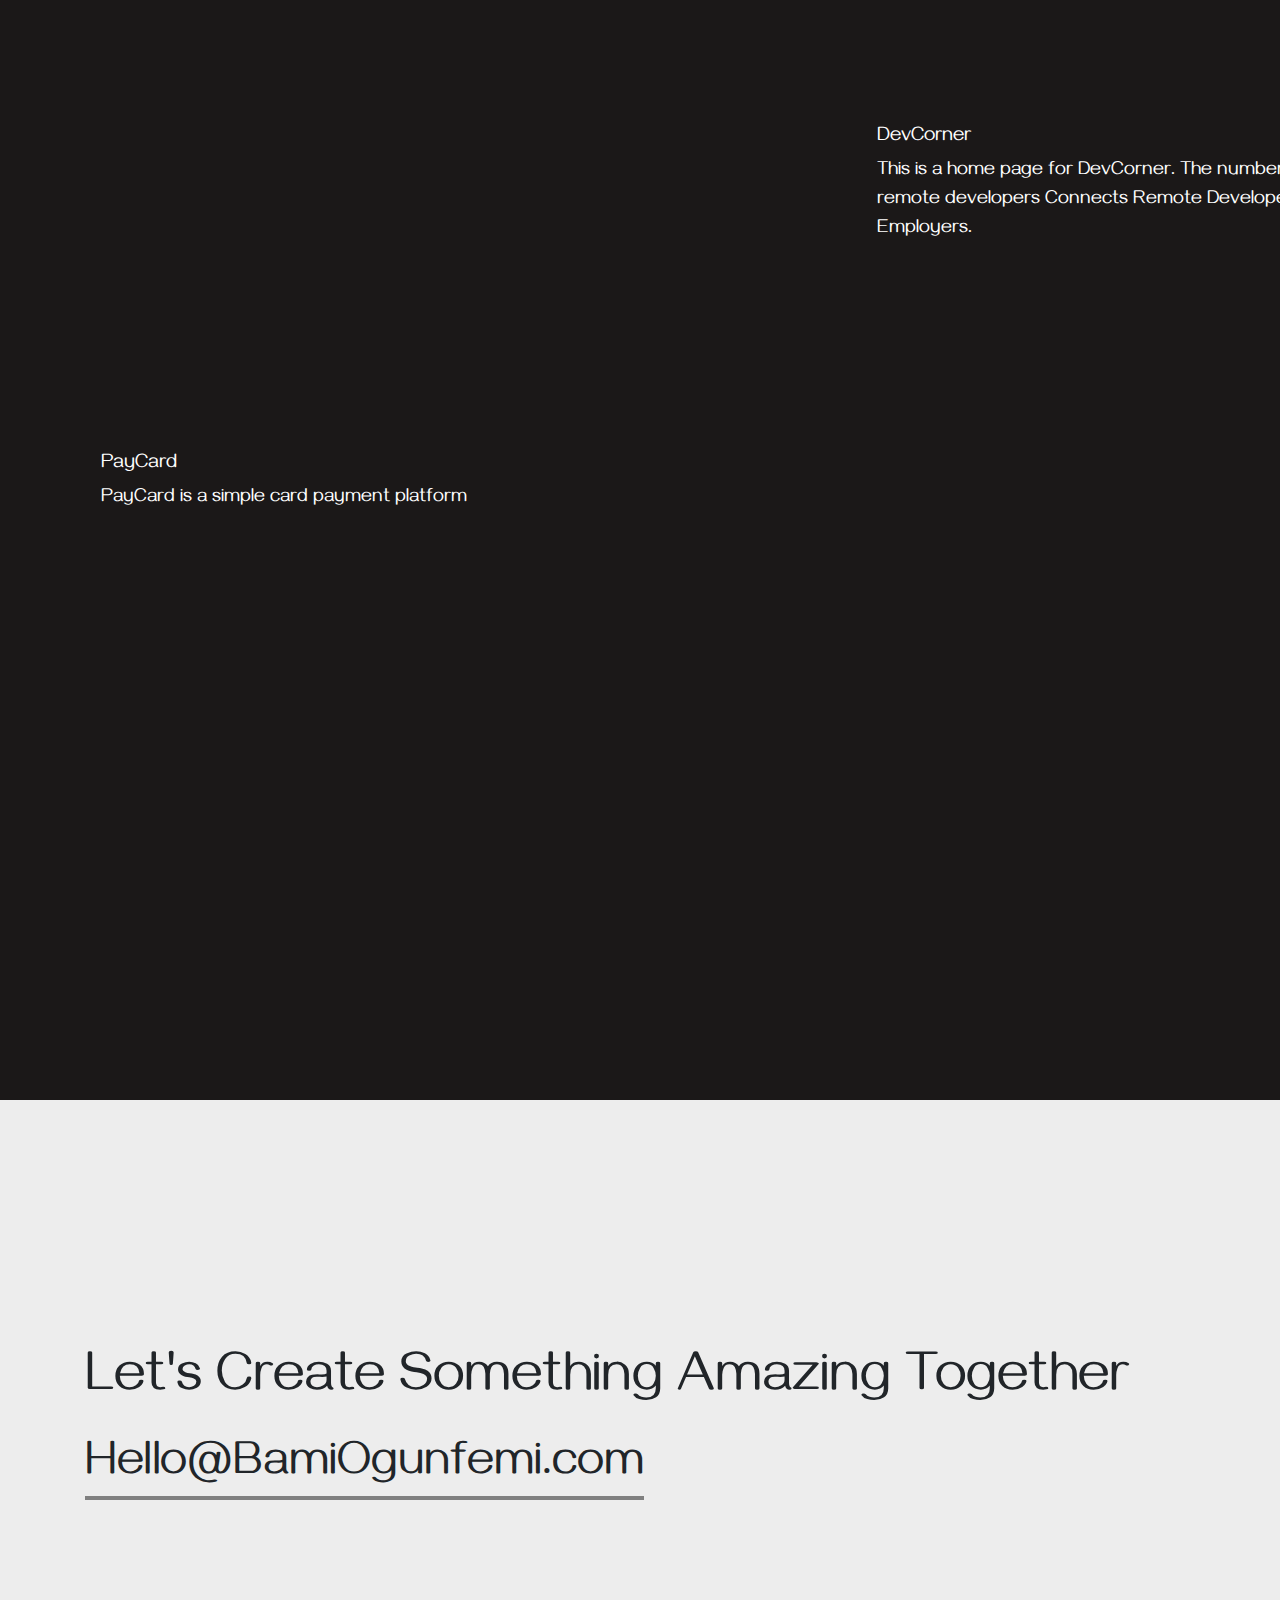
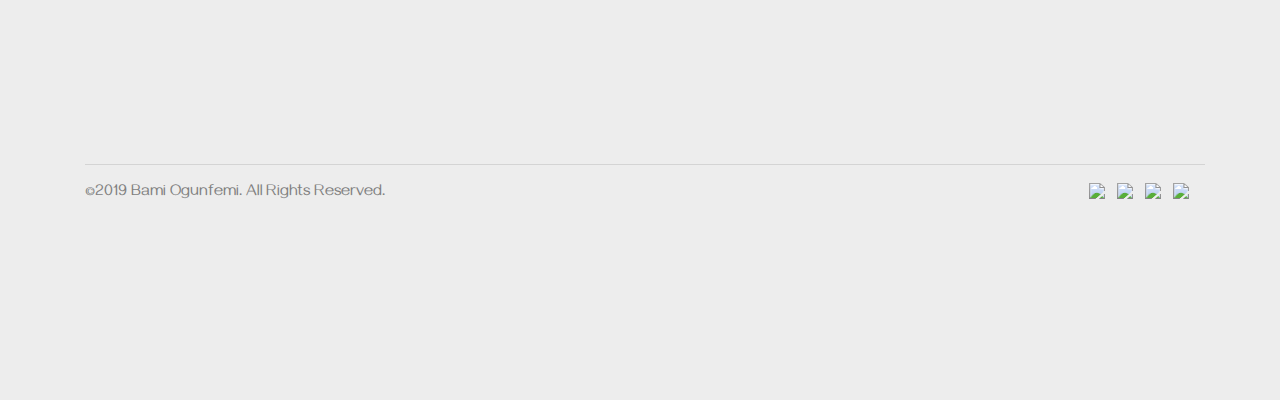
==== commit 7bd9fefb: "Update index.html" ====
--- a/index.html
+++ b/index.html
@@ -5,12 +5,9 @@
     <meta author ='Bami Ogunfemi'>
     <meta name="viewport" content="width=device-width, initial-scale=1.0">
     <meta http-equiv="X-UA-Compatible" content="ie=edge">
-<<<<<<< HEAD
-=======
     <link rel="stylesheet" href='css/style.css'>
     <link rel="stylesheet" href="css/background.css">
     <script src='js/app.js'></script>
->>>>>>> 308d9d250e0c9c636e0e31806dbf19f9fde8cc7b
     <link rel="shortcut icon" type="image/png" href="https://img.icons8.com/office/32/000000/user-female-skin-type-6.png"/>
     <link rel="shortcut icon" type="image/png" href="https://img.icons8.com/office/32/000000/user-female-skin-type-6.png"/>
     <link rel="stylesheet" href="https://cdnjs.cloudflare.com/ajax/libs/animate.css/3.7.2/animate.min.css">
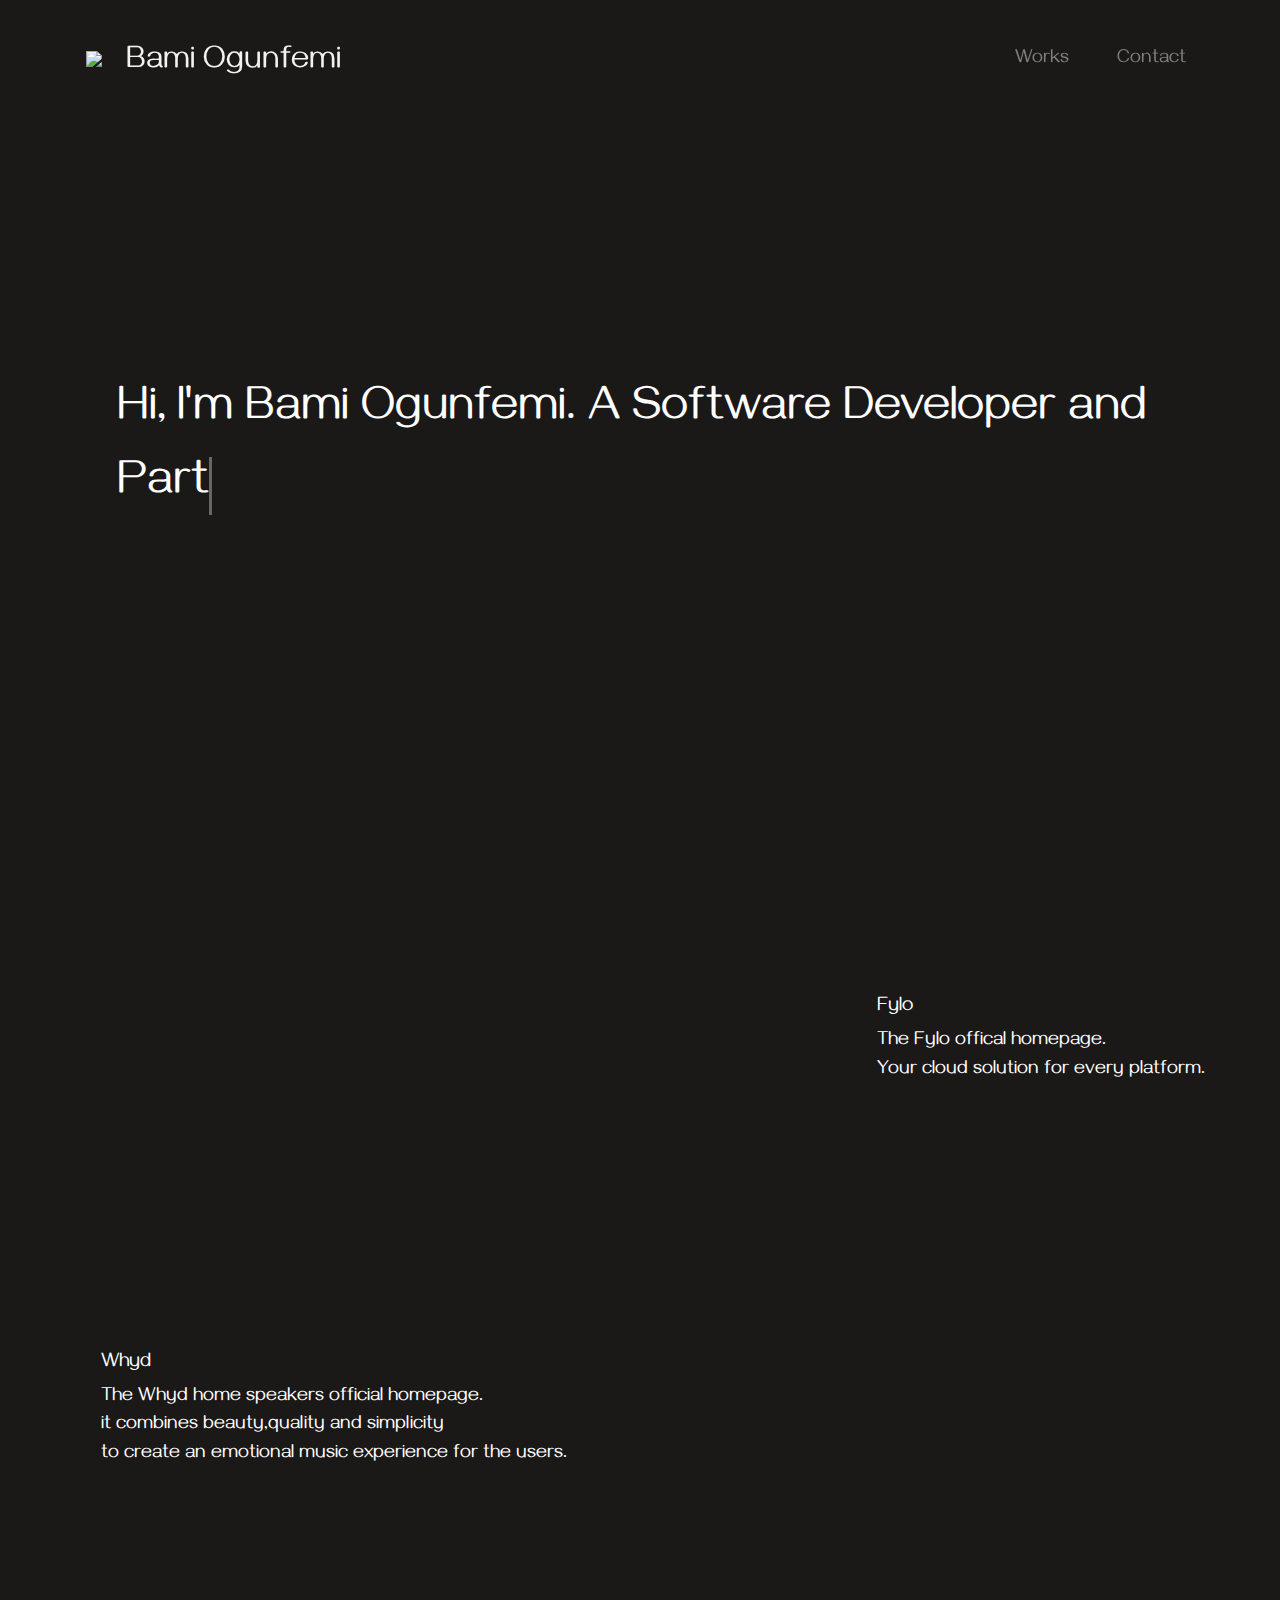
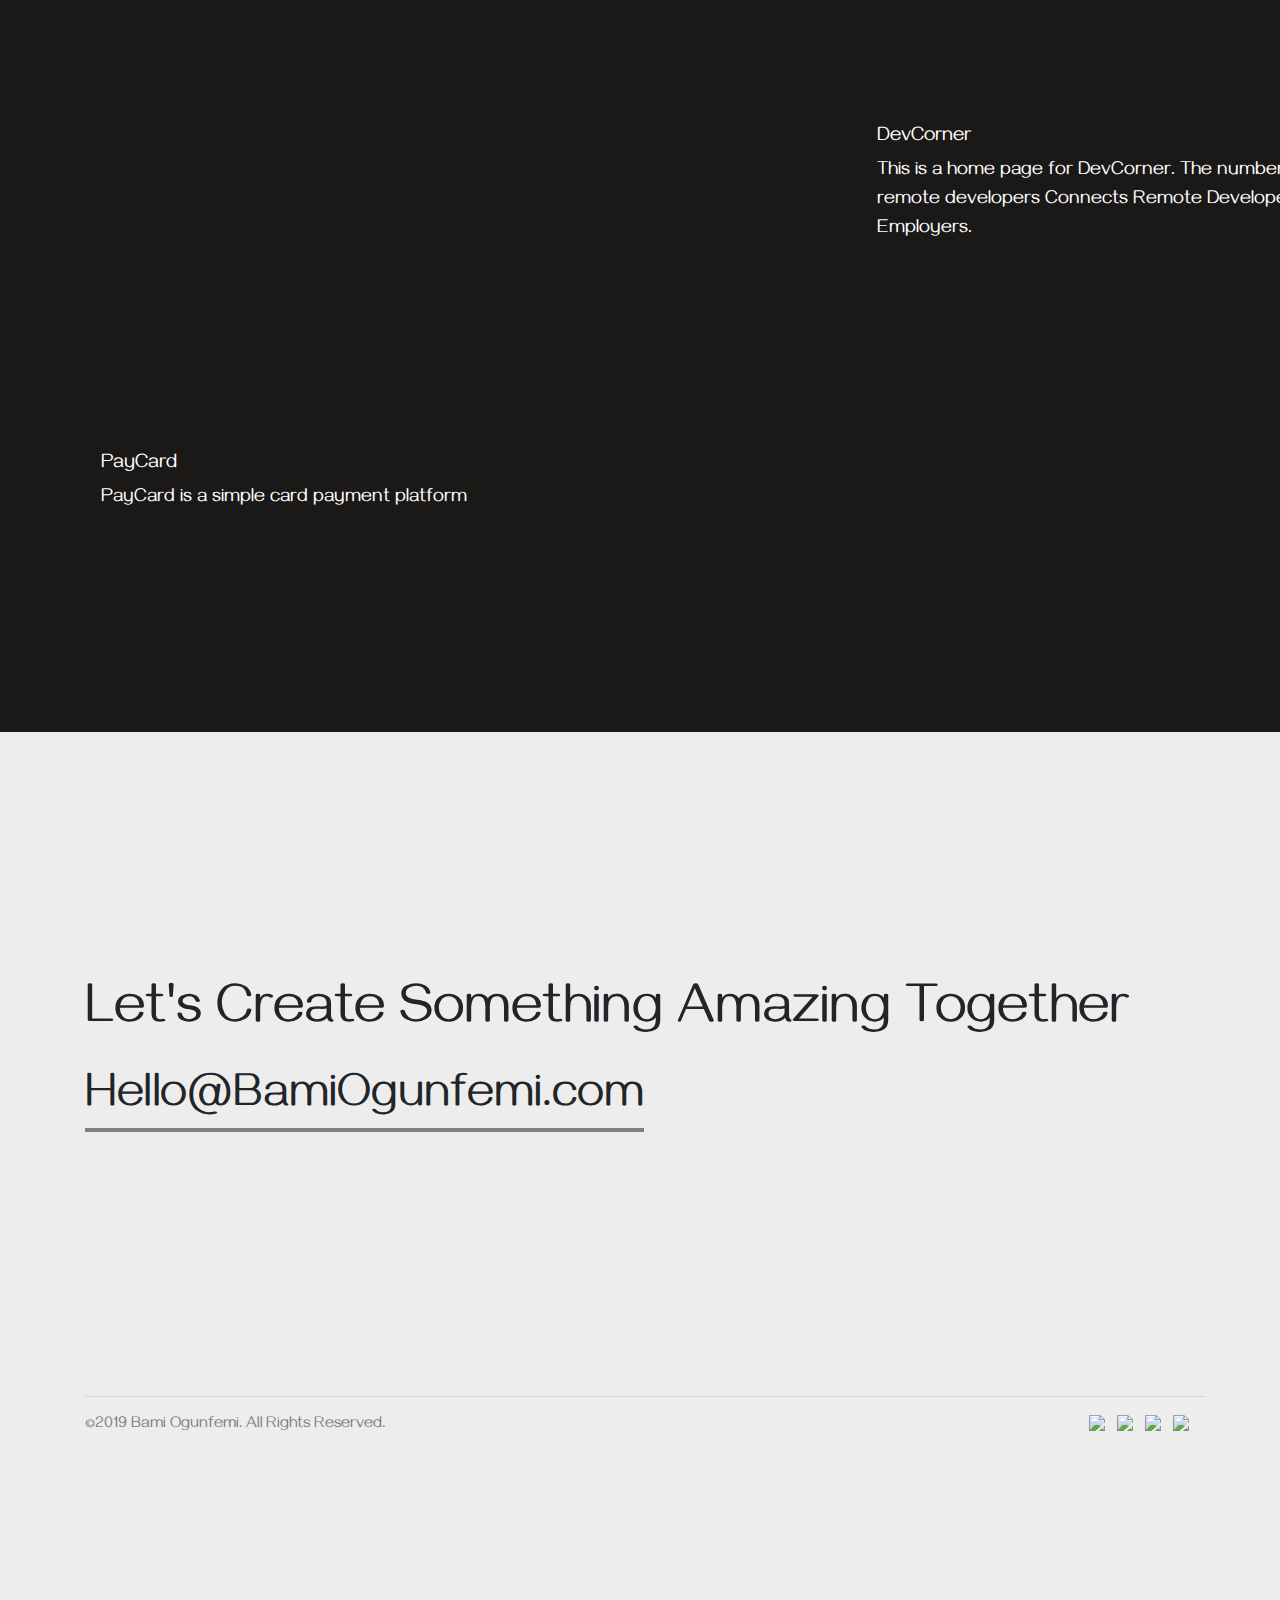
==== commit 24d3f92d: "improved responsiveness" ====
--- a/index.html
+++ b/index.html
@@ -7,14 +7,11 @@
     <meta http-equiv="X-UA-Compatible" content="ie=edge">
     <link rel="stylesheet" href='css/style.css'>
     <link rel="stylesheet" href="css/background.css">
-    <script src='js/app.js'></script>
     <link rel="shortcut icon" type="image/png" href="https://img.icons8.com/office/32/000000/user-female-skin-type-6.png"/>
     <link rel="shortcut icon" type="image/png" href="https://img.icons8.com/office/32/000000/user-female-skin-type-6.png"/>
     <link rel="stylesheet" href="https://cdnjs.cloudflare.com/ajax/libs/animate.css/3.7.2/animate.min.css">
-    <link rel="stylesheet" href='css/style.css'>
-    <link rel="stylesheet" href="css/background.css">
     <link rel="stylesheet" href="https://stackpath.bootstrapcdn.com/bootstrap/4.3.1/css/bootstrap.min.css" integrity="sha384-ggOyR0iXCbMQv3Xipma34MD+dH/1fQ784/j6cY/iJTQUOhcWr7x9JvoRxT2MZw1T" crossorigin="anonymous">
-
+   
    
     
 
@@ -85,6 +82,7 @@
         <div class="container">
         <div class="row ">    
                 <div class="col first-card" >
+                    <a class='text-white' href='https://fylo-landingpage.netify.com'>
                     <div class="card border-0">
                         <div class="card-image">
                             <div class="embed-responsive embed-responsive-16by9">
@@ -111,12 +109,13 @@
         </div> 
          <div class="row">
                         <div class="col text-white card-text-2 hide"> 
-                                <a class='text-white' href='https://github.com/bamiogunfemi/whyd-mockup'><h5 >Whyd</h5></a>
+                                <a class='text-white' href='https://whyd.netlify.com/'><h5 >Whyd</h5></a>
                                     <p class='hide'>The Whyd home speakers official homepage.
                                        <br>it combines beauty,quality and simplicity
                                             <br>  to create an emotional music experience for the users.</p>
                                    </div>        
                         <div class="col second-card">
+                                <a class='text-white' href='https://whyd.netlify.com/'>
                     <div class="card border-0">
                         <div class="card-image">
                                 <div class="embed-responsive embed-responsive-16by9">
@@ -126,13 +125,14 @@
         </div>
                             
                     </div>
-                </div>
-                <a class='text-white show' href='https://github.com/bamiogunfemi/whyd-mockup'><h5 >Whyd</h5></a>
+                </div></a>
+                <a class='text-white show' href='https://whyd.netlify.com/'><h5 >Whyd</h5></a>
         </div>
     </div> 
 
        <div class="row">    
                 <div class="col first-card corner" >
+                      <a href="devcorner.netlify.com">
                     <div class="card border-0">
                         <div class="card-image">
                             <div class="embed-responsive embed-responsive-16by9">
@@ -144,8 +144,10 @@
                         
                         
                     </div>
-                </div>
-                <a class='text-white show' href='https://silly-heyrovsky-909067.netlify.com/'><h5>DevCorner</h5></a>
+        
+                </div>
+             <h5 class="show text-white">DevCorner</h5>
+             </a>
                 </div>
                 <div class="col-md-6 text-white card-text hide ">
                         <a class='text-white' href='https://silly-heyrovsky-909067.netlify.com/'><h5>DevCorner</h5></a>
@@ -153,11 +155,10 @@
                            The number one site for remote developers
                                 Connects Remote Developers to Employers.</p>
                        </div>  
-
-
+                 
                 </div>
                 
-
+        
 
                 <div class="row ">
                         <div class="col text-white card-text-2  hide" >
@@ -228,10 +229,13 @@
     
                 
 </footer>
+<!-- Script -->
 <script src="https://code.jquery.com/jquery-3.3.1.slim.min.js" integrity="sha384-q8i/X+965DzO0rT7abK41JStQIAqVgRVzpbzo5smXKp4YfRvH+8abtTE1Pi6jizo" crossorigin="anonymous"></script>
 <script src="https://cdnjs.cloudflare.com/ajax/libs/popper.js/1.14.7/umd/popper.min.js" integrity="sha384-UO2eT0CpHqdSJQ6hJty5KVphtPhzWj9WO1clHTMGa3JDZwrnQq4sF86dIHNDz0W1" crossorigin="anonymous"></script>
 <script src="https://stackpath.bootstrapcdn.com/bootstrap/4.3.1/js/bootstrap.min.js" integrity="sha384-JjSmVgyd0p3pXB1rRibZUAYoIIy6OrQ6VrjIEaFf/nJGzIxFDsf4x0xIM+B07jRM" crossorigin="anonymous"></script>
 <script src='js/app.js'></script>
+
+
     </body>
             
        
--- a/css/style.css
+++ b/css/style.css
@@ -3,22 +3,27 @@
 html,body,nav {
   font-family: 'Gayathri', sans-serif;
   font-size: 16px;
-  
-}
-
+  width:100%;
+  
+}
+body{
+  scroll-behavior: smooth;
+	overflow-x: hidden;
+}
 html{
-  background:#1B1818;
   height: 100%;
   cursor: url(https://res.cloudinary.com/bamiogunfemi/image/upload/v1567765154/circle-cropped_gohvpj.png);
   color: white;
+  overflow-x: hidden;
+  width:100%;
 }
 
 /* nav */
 nav{
-
+ 
+	z-index: 2;
   position: fixed; 
   top: 4rem;
-  width: 100%;
 }
 
 
@@ -55,14 +60,13 @@
 }
 .custom-toggler.navbar-toggler {
   border-color:black ;
-}
+  transform: translateY(40%);
+}
+
 .custom-toggler .navbar-toggler-icon {
 background-image: url("data:image/svg+xml;charset=utf8,%3Csvg viewBox='0 0 32 32' xmlns='http://www.w3.org/2000/svg'%3E%3Cpath stroke='white' stroke-width='2' stroke-linecap='round' stroke-miterlimit='10' d='M4 8h24M4 16h24M4 24h24'/%3E%3C/svg%3E");
-}
-.custom-toggler .navbar-toggler-icon:active {
-  border-color: black
-  }
-  
+
+}
 
 /* 
 welcome-section */
@@ -77,13 +81,11 @@
 #scroll{
  padding-top: 15rem;
  color: gray;
- 
-  
 }
 /* projects */
 .scrolled.nav-color{
   color: #1B1818 !important;
-  
+  background-color: yellow;
 }
 .scrolled.nav-color:hover{
   color: gray !important;
@@ -91,7 +93,7 @@
 
 .works{
   background:#1B1818;
-  height: 200vh;
+  height: 100%;
   width: 100%;
   padding:0;
   margin: 0;
@@ -188,7 +190,7 @@
 }
 hr{
   padding-top: 10rem;
-  color:
+
 }
 /* footer */
 footer{
@@ -230,10 +232,12 @@
 /* Nav */
 @media screen and (max-width: 600px) {
 nav{
-  
+    background-color: #1B1818;
   overflow: hidden;
   font-size:0.5rem;
   display: inline;
+
+  overflow-x: hidden;
 }
 .area{
 margin-left: -3rem;
@@ -258,7 +262,7 @@
  top:2rem;
 }
 .first-card{
-top: 5rem;
+top: 3rem;
 
 }
 .show{
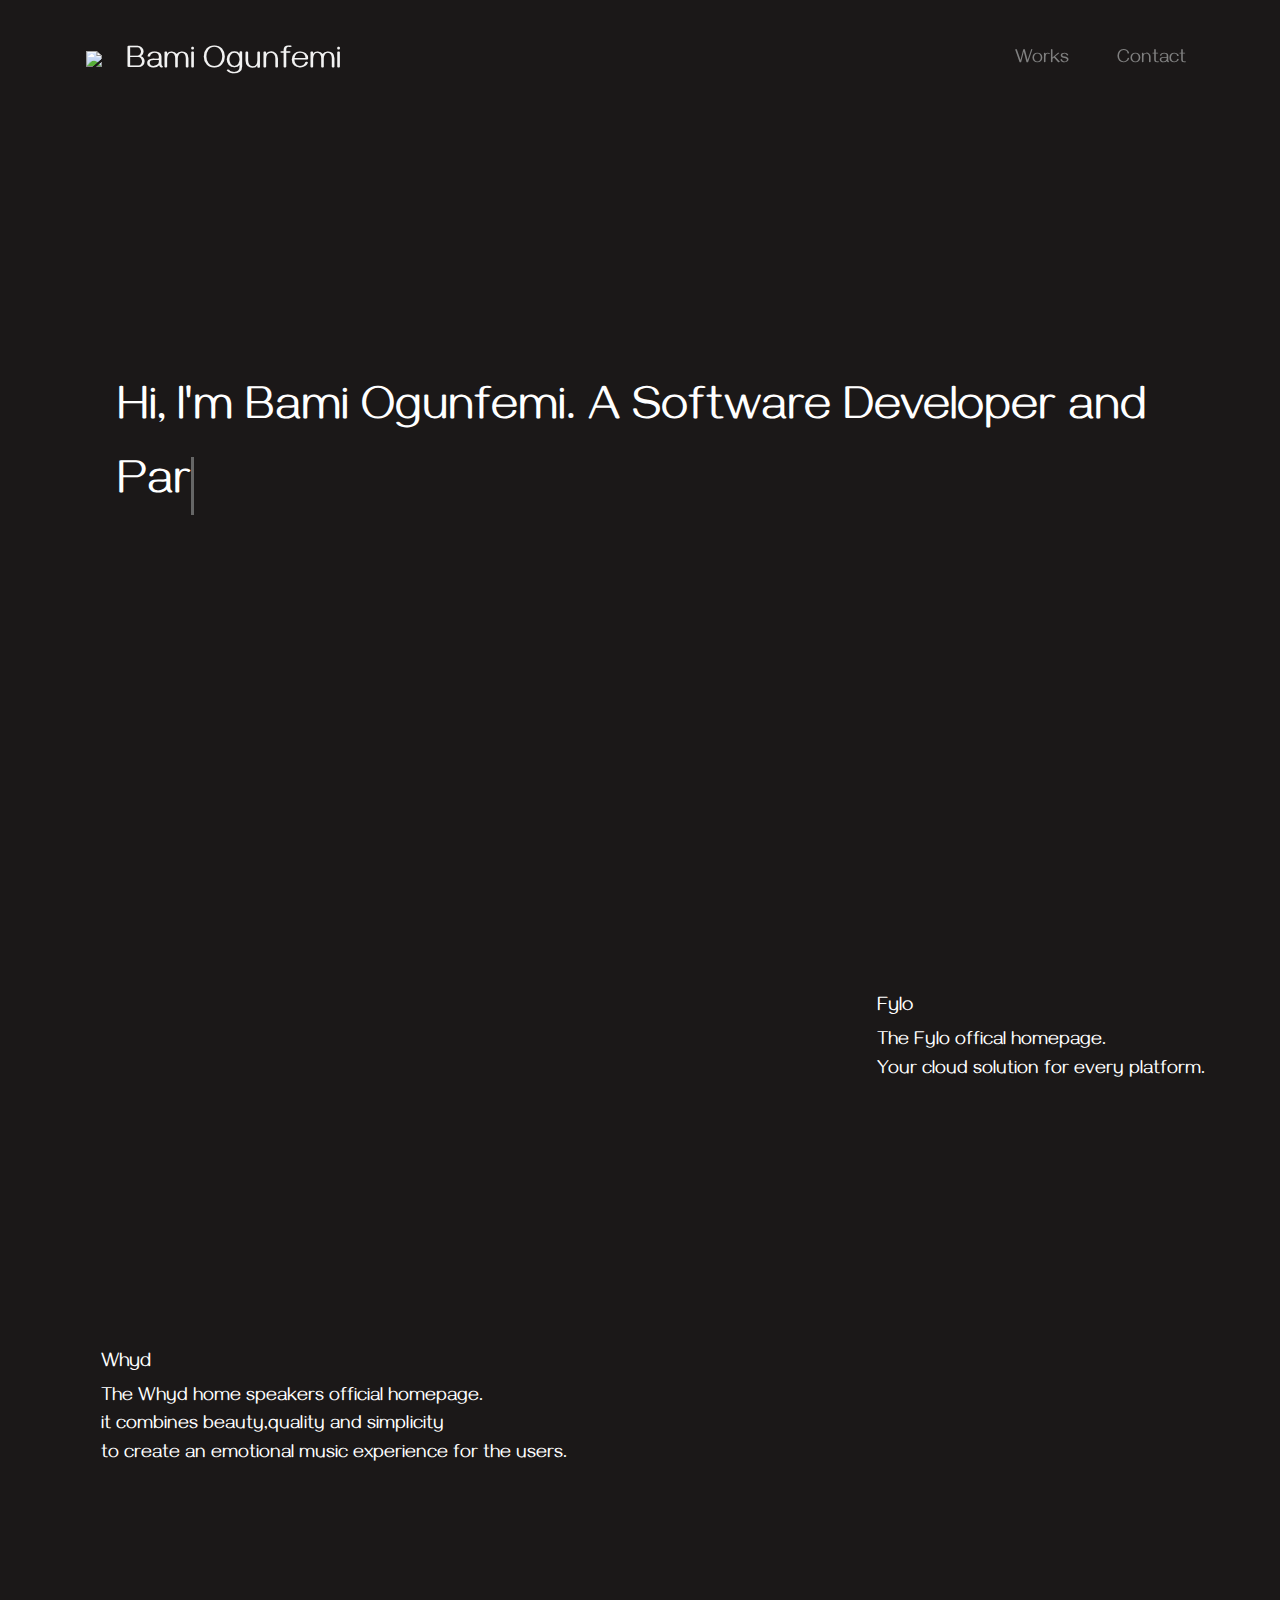
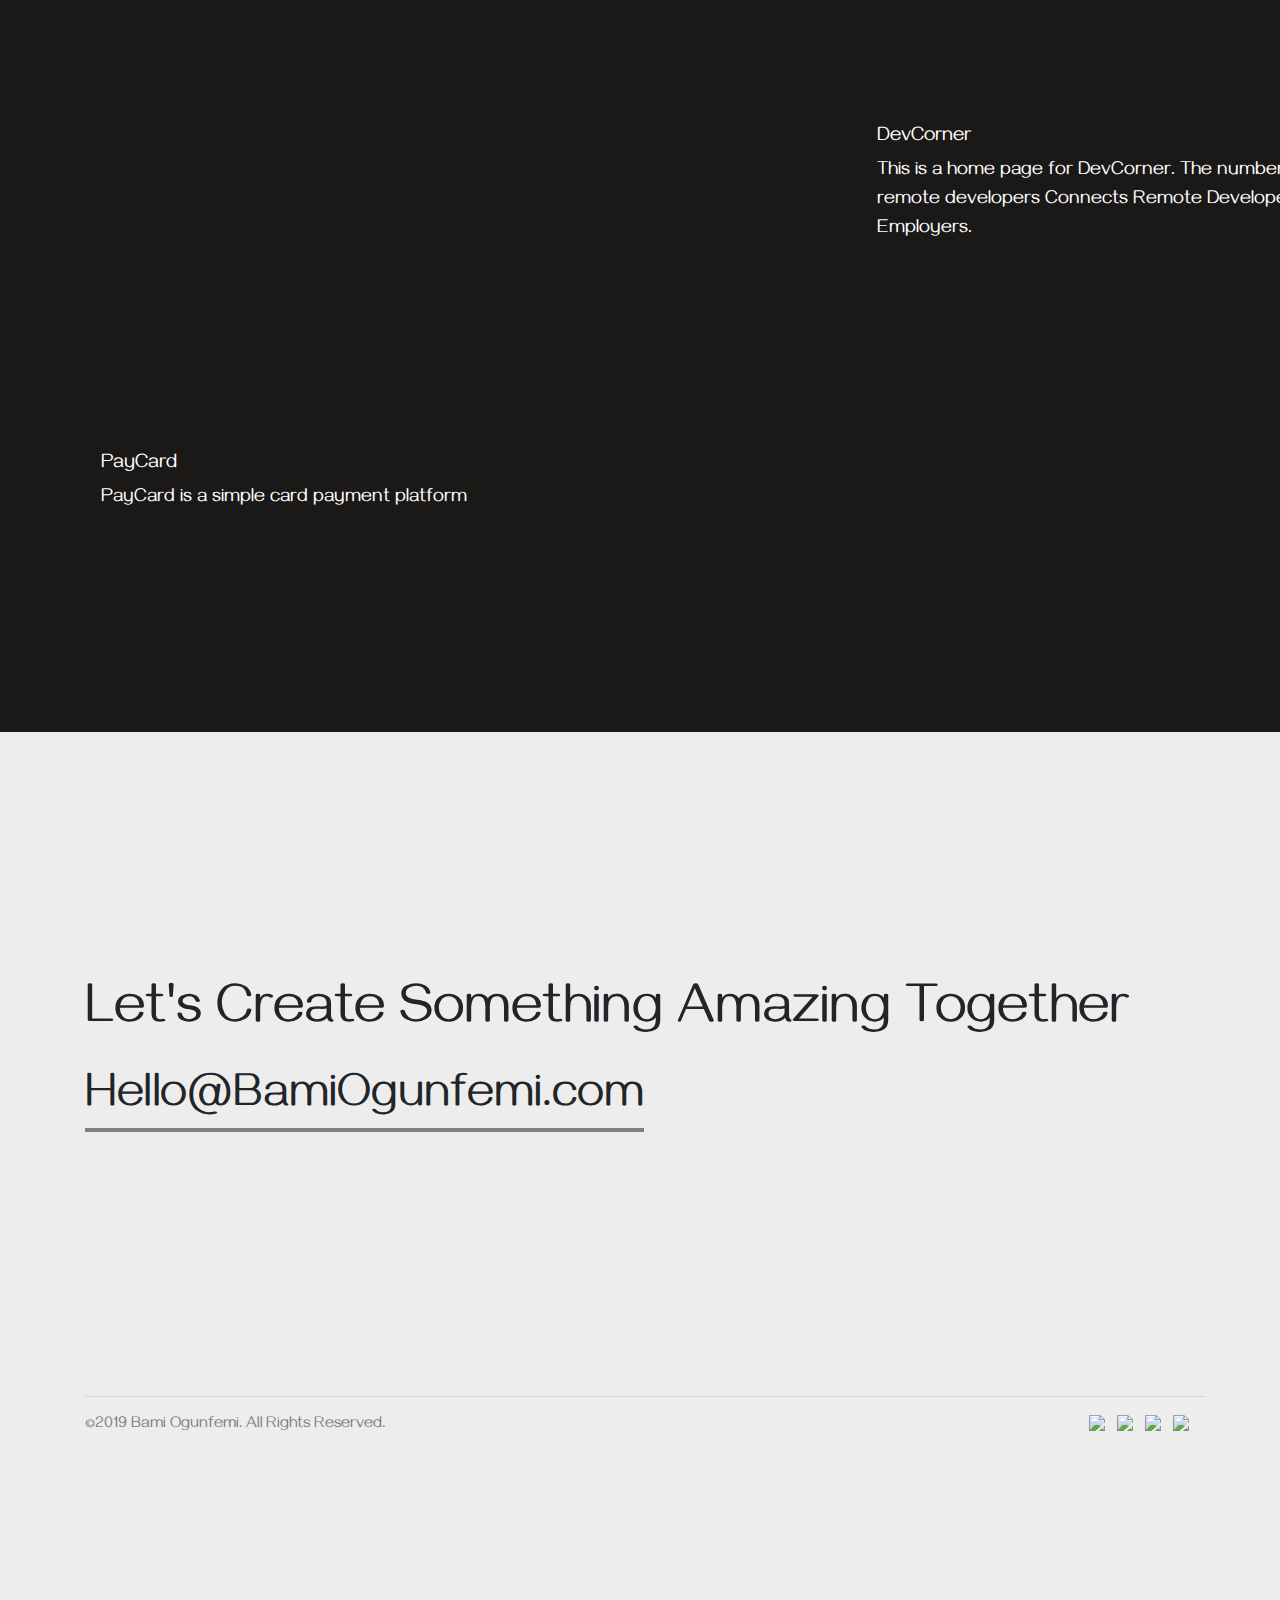
==== commit 5718fe84: "Improved responsiveness" ====
--- a/index.html
+++ b/index.html
@@ -190,7 +190,7 @@
         </div>
         </div>
         <div class="container-fluid">
-        <div class="container" id='contact'>
+        <div class="container" id='contact' data-midnight='scrolled'>
                 <div id='lets'>
                     <p>Let's Create Something Amazing Together 
                      <a style="text-decoration:none; color:#212529;" href="mailto:ayobamiarafat09@gmail.com?subject=Hi%20Bami&amp;body=Hi">
@@ -232,7 +232,8 @@
 <!-- Script -->
 <script src="https://code.jquery.com/jquery-3.3.1.slim.min.js" integrity="sha384-q8i/X+965DzO0rT7abK41JStQIAqVgRVzpbzo5smXKp4YfRvH+8abtTE1Pi6jizo" crossorigin="anonymous"></script>
 <script src="https://cdnjs.cloudflare.com/ajax/libs/popper.js/1.14.7/umd/popper.min.js" integrity="sha384-UO2eT0CpHqdSJQ6hJty5KVphtPhzWj9WO1clHTMGa3JDZwrnQq4sF86dIHNDz0W1" crossorigin="anonymous"></script>
-<script src="https://stackpath.bootstrapcdn.com/bootstrap/4.3.1/js/bootstrap.min.js" integrity="sha384-JjSmVgyd0p3pXB1rRibZUAYoIIy6OrQ6VrjIEaFf/nJGzIxFDsf4x0xIM+B07jRM" crossorigin="anonymous"></script>
+<script src="https://stackpath.bootstrapcdn.com/bootstrap/4.3.1/js/bootstrap.min.js" integrity="sha384-JjSmVgyd0p3pXB1rRibZUAYoIIy6OrQ6VrjIEaFf/nJGzIxFDsf4x0xIM+B07jRM" crossorigin="anonymous"></script><script src='
+https://cdnjs.cloudflare.com/ajax/libs/midnight.js/1.1.2/midnight.jquery.min.js'></script>
 <script src='js/app.js'></script>
 
 
--- a/css/style.css
+++ b/css/style.css
@@ -83,11 +83,12 @@
  color: gray;
 }
 /* projects */
-.scrolled.nav-color{
+
+.scrolled .nav-color{
   color: #1B1818 !important;
-  background-color: yellow;
-}
-.scrolled.nav-color:hover{
+ 
+}
+.scrolled .nav-color:hover{
   color: gray !important;
 }
 
@@ -196,6 +197,7 @@
 footer{
   background-color:#EDEDED;
   font-family: 'Gayathri', sans-serif;
+  width:100%;
 }
 
 div>hr{
